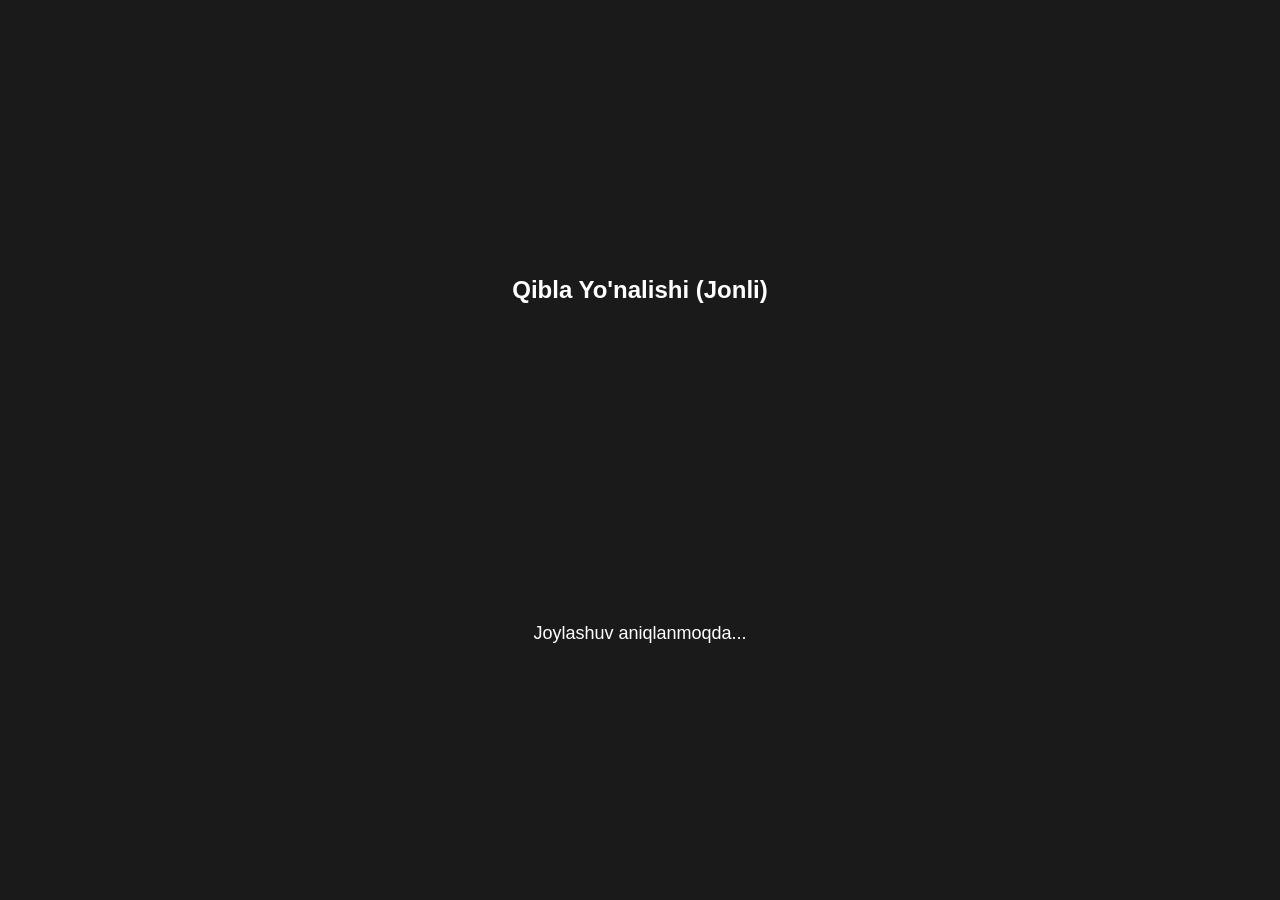
==== index.html @ 7738c8f5 "Create index.html" ====
<!DOCTYPE html>
<html lang="uz">
<head>
    <meta charset="UTF-8">
    <meta name="viewport" content="width=device-width, initial-scale=1.0">
    <title>Jonli Qibla Kompasi</title>
    <script src="https://telegram.org/js/telegram-web-app.js"></script>
    <style>
        body {
            margin: 0;
            background-color: #1a1a1a;
            color: white;
            font-family: sans-serif;
            display: flex;
            flex-direction: column;
            align-items: center;
            justify-content: center;
            height: 100vh;
            overflow: hidden;
        }
        .compass-container {
            position: relative;
            width: 280px;
            height: 280px;
        }
        .compass {
            width: 100%;
            height: 100%;
            background: url('https://i.imgur.com/vXof7Xm.png') no-repeat center; /* Компас расми */
            background-size: contain;
            transition: transform 0.1s ease-out;
        }
        .kaaba-needle {
            position: absolute;
            top: 0; left: 50%;
            width: 4px; height: 50%;
            background-color: #gold;
            transform-origin: bottom center;
            transform: translateX(-50%);
        }
        .status { margin-top: 20px; font-size: 18px; text-align: center; padding: 0 10px;}
    </style>
</head>
<body>

    <h2>Qibla Yo'nalishi (Jonli)</h2>
    <div class="compass-container">
        <div class="compass" id="compass"></div>
        <div class="kaaba-needle" id="needle"></div>
    </div>
    <div class="status" id="status">Joylashuv aniqlanmoqda...</div>

    <script>
        const tg = window.Telegram.WebApp;
        tg.ready();
        tg.expand(); // Экранни тўлиқ ёйиш

        const compass = document.getElementById('compass');
        const status = document.getElementById('status');

        // Телефон датчигидан маълумот олиш
        window.addEventListener('deviceorientationabsolute', handler, true);
        window.addEventListener('deviceorientation', handler, true);

        function handler(e) {
            let heading = e.alpha || e.webkitCompassHeading;
            if (heading !== undefined) {
                // Масалан, Ўзбекистон учун тахминий Қибла бурчаги 240°
                let qiblaAngle = 240; 
                
                // Компасни телефон айланишига қараб бурамиз
                compass.style.transform = `rotate(${-heading}deg)`;
                
                // Каъба кўрсаткичини тўғрилаймиз
                let finalNeedleAngle = qiblaAngle - heading;
                
                status.innerHTML = `Компас: ${Math.round(heading)}°<br>Қибла: ${qiblaAngle}°`;
            } else {
                status.innerText = "Илтимос, қурилма компасини созланг ёки бошқа браузердан киринг.";
            }
        }
    </script>
</body>
</html>
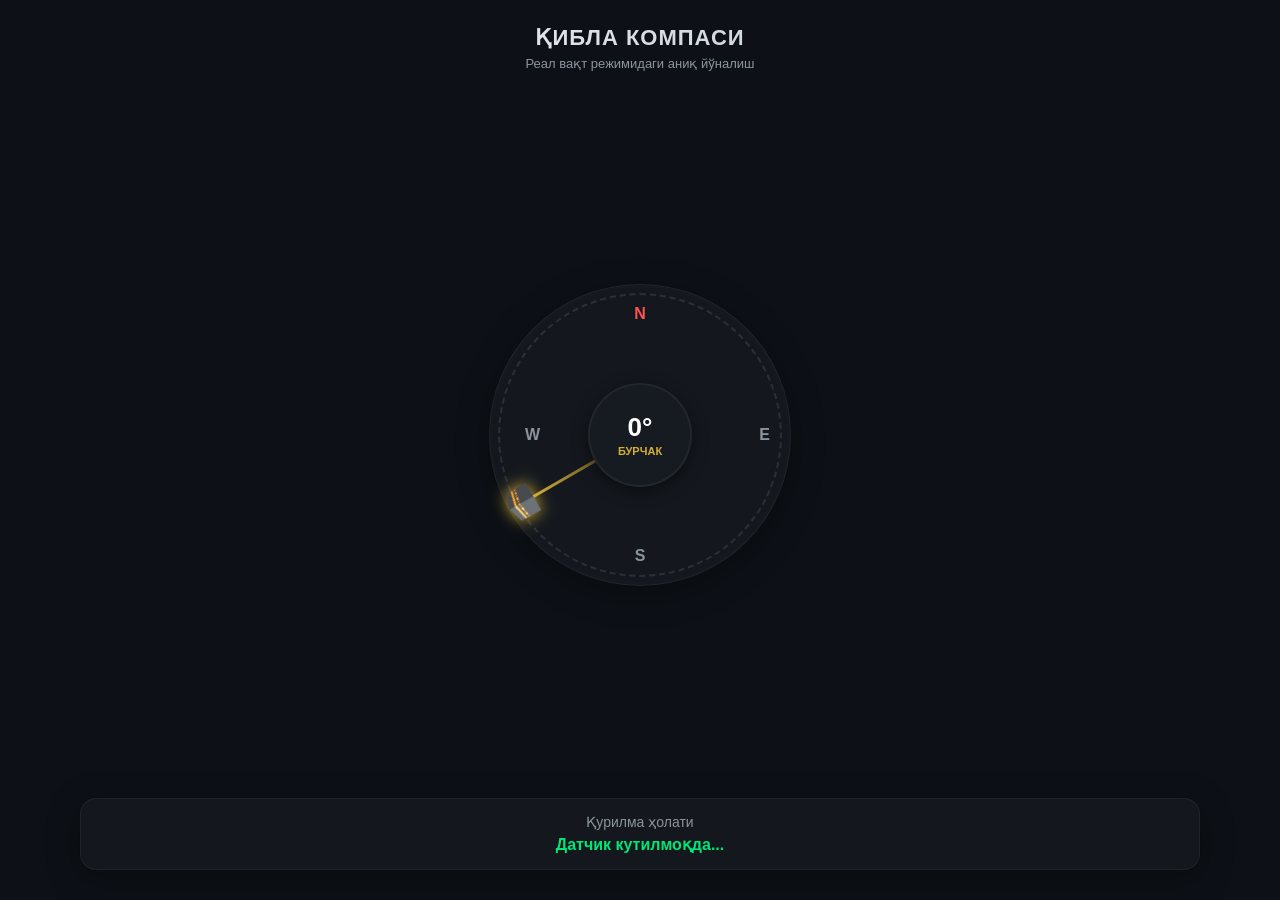
==== commit c591ffc0: "Update index.html" ====
--- a/index.html
+++ b/index.html
@@ -2,81 +2,287 @@
 <html lang="uz">
 <head>
     <meta charset="UTF-8">
-    <meta name="viewport" content="width=device-width, initial-scale=1.0">
-    <title>Jonli Qibla Kompasi</title>
+    <meta name="viewport" content="width=device-width, initial-scale=1.0, maximum-scale=1.0, user-scalable=no">
+    <title>Premium Qibla Compass</title>
+    <!-- Telegram WebApp JS -->
     <script src="https://telegram.org/js/telegram-web-app.js"></script>
     <style>
+        :root {
+            --bg-color: #0d1117;
+            --premium-gold: #d4af37;
+            --islamic-green: #00e676;
+            --glass-bg: rgba(255, 255, 255, 0.03);
+            --card-shadow: 0 8px 32px 0 rgba(0, 0, 0, 0.37);
+        }
+
         body {
             margin: 0;
-            background-color: #1a1a1a;
-            color: white;
-            font-family: sans-serif;
+            padding: 0;
+            background-color: var(--bg-color);
+            color: #ffffff;
+            font-family: '-apple-system', BlinkMacSystemFont, 'Segoe UI', Roboto, Helvetica, Arial, sans-serif;
+            display: flex;
+            flex-direction: column;
+            align-items: center;
+            justify-content: space-between;
+            height: 100vh;
+            box-sizing: border-box;
+            overflow: hidden;
+            -webkit-user-select: none;
+            user-select: none;
+        }
+
+        /* Юқори қисм */
+        .header {
+            text-align: center;
+            margin-top: 25px;
+            width: 100%;
+        }
+
+        .header h1 {
+            font-size: 22px;
+            font-weight: 700;
+            letter-spacing: 1px;
+            margin: 0 0 5px 0;
+            background: linear-gradient(135deg, #ffffff 0%, #b0bec5 100%);
+            -webkit-background-clip: text;
+            -webkit-text-fill-color: transparent;
+        }
+
+        .header p {
+            font-size: 13px;
+            color: #8b949e;
+            margin: 0;
+        }
+
+        /* Компас контейнери */
+        .compass-wrapper {
+            position: relative;
+            width: 300px;
+            height: 300px;
+            display: flex;
+            align-items: center;
+            justify-content: center;
+            background: var(--glass-bg);
+            border-radius: 50%;
+            box-shadow: var(--card-shadow), inset 0 0 20px rgba(255,255,255,0.02);
+            border: 1px solid rgba(255, 255, 255, 0.05);
+        }
+
+        /* Асосий айланувчи диск */
+        .compass-disc {
+            width: 280px;
+            height: 280px;
+            border-radius: 50%;
+            position: relative;
+            border: 2px dashed rgba(255, 255, 255, 0.1);
+            transition: transform 0.1s ease-out;
+        }
+
+        /* Дунё томонлари ҳарфлари (N, E, S, W) */
+        .direction {
+            position: absolute;
+            font-weight: 900;
+            font-size: 16px;
+            color: #8b949e;
+            transform: translateX(-50%);
+        }
+        .dir-n { top: 10px; left: 50%; color: #ff5252; }
+        .dir-e { top: 50%; right: 10px; transform: translateY(-50%); }
+        .dir-s { bottom: 10px; left: 50%; }
+        .dir-w { top: 50%; left: 25px; transform: translateY(-50%); }
+
+        /* Каъбанинг премиум стрелкаси */
+        .qibla-pointer {
+            position: absolute;
+            top: 0; left: 0; right: 0; bottom: 0;
+            pointer-events: none;
+        }
+
+        .kaaba-icon {
+            position: absolute;
+            top: -15px;
+            left: 50%;
+            transform: translateX(-50%);
+            font-size: 28px;
+            filter: drop-shadow(0 0 8px var(--premium-gold));
+            z-index: 10;
+        }
+
+        .gold-line {
+            position: absolute;
+            top: 15px;
+            left: 50%;
+            width: 3px;
+            height: 135px;
+            background: linear-gradient(to bottom, var(--premium-gold), transparent);
+            transform: translateX(-50%);
+        }
+
+        /* Марказий рақамли кўрсаткич */
+        .center-display {
+            position: absolute;
+            width: 100px;
+            height: 100px;
+            background: #161b22;
+            border-radius: 50%;
             display: flex;
             flex-direction: column;
             align-items: center;
             justify-content: center;
-            height: 100vh;
-            overflow: hidden;
-        }
-        .compass-container {
-            position: relative;
-            width: 280px;
-            height: 280px;
-        }
-        .compass {
-            width: 100%;
-            height: 100%;
-            background: url('https://i.imgur.com/vXof7Xm.png') no-repeat center; /* Компас расми */
-            background-size: contain;
-            transition: transform 0.1s ease-out;
-        }
-        .kaaba-needle {
-            position: absolute;
-            top: 0; left: 50%;
-            width: 4px; height: 50%;
-            background-color: #gold;
-            transform-origin: bottom center;
-            transform: translateX(-50%);
-        }
-        .status { margin-top: 20px; font-size: 18px; text-align: center; padding: 0 10px;}
+            box-shadow: 0 4px 15px rgba(0,0,0,0.5);
+            border: 2px solid rgba(255,255,255,0.05);
+            z-index: 5;
+        }
+
+        .degree-num {
+            font-size: 26px;
+            font-weight: 800;
+            color: #ffffff;
+        }
+
+        .degree-unit {
+            font-size: 11px;
+            color: var(--premium-gold);
+            font-weight: 600;
+            text-transform: uppercase;
+            margin-top: 2px;
+        }
+
+        /* Пастки статус қисми */
+        .footer-status {
+            width: 85%;
+            background: var(--glass-bg);
+            backdrop-filter: blur(10px);
+            border-radius: 16px;
+            padding: 15px;
+            margin-bottom: 30px;
+            text-align: center;
+            box-shadow: var(--card-shadow);
+            border: 1px solid rgba(255, 255, 255, 0.05);
+        }
+
+        .status-title {
+            font-size: 14px;
+            color: #8b949e;
+            margin-bottom: 5px;
+        }
+
+        .status-value {
+            font-size: 16px;
+            font-weight: 600;
+            color: var(--islamic-green);
+        }
+
+        .matched {
+            color: var(--islamic-green) !important;
+            animation: pulse 1.5s infinite;
+        }
+
+        @keyframes pulse {
+            0% { transform: scale(1); filter: drop-shadow(0 0 2px var(--islamic-green)); }
+            50% { transform: scale(1.05); filter: drop-shadow(0 0 10px var(--islamic-green)); }
+            100% { transform: scale(1); filter: drop-shadow(0 0 2px var(--islamic-green)); }
+        }
     </style>
 </head>
 <body>
 
-    <h2>Qibla Yo'nalishi (Jonli)</h2>
-    <div class="compass-container">
-        <div class="compass" id="compass"></div>
-        <div class="kaaba-needle" id="needle"></div>
+    <div class="header">
+        <h1>ҚИБЛА КОМПАСИ</h1>
+        <p>Реал вақт режимидаги аниқ йўналиш</p>
     </div>
-    <div class="status" id="status">Joylashuv aniqlanmoqda...</div>
+
+    <!-- Компас визуал қисми -->
+    <div class="compass-wrapper">
+        <div class="center-display">
+            <span class="degree-num" id="degText">0°</span>
+            <span class="degree-unit">Бурчак</span>
+        </div>
+        
+        <!-- Айланувчи асосий диск -->
+        <div class="compass-disc" id="compassDisc">
+            <div class="direction dir-n">N</div>
+            <div class="direction dir-e">E</div>
+            <div class="direction dir-s">S</div>
+            <div class="direction dir-w">W</div>
+            
+            <!-- Диск ичидаги Каъба кўрсаткичи -->
+            <!-- Ўзбекистон учун ўртача Қибла бурчаги 240° га созланган -->
+            <div class="qibla-pointer" style="transform: rotate(240deg);">
+                <div class="kaaba-icon" id="kaabaIcon">🕋</div>
+                <div class="gold-line"></div>
+            </div>
+        </div>
+    </div>
+
+    <!-- Пастки маълумотлар панели -->
+    <div class="footer-status">
+        <div class="status-title" id="statusTitle">Қурилма ҳолати</div>
+        <div class="status-value" id="statusDesc">Датчик кутилмоқда...</div>
+    </div>
 
     <script>
         const tg = window.Telegram.WebApp;
         tg.ready();
-        tg.expand(); // Экранни тўлиқ ёйиш
-
-        const compass = document.getElementById('compass');
-        const status = document.getElementById('status');
-
-        // Телефон датчигидан маълумот олиш
-        window.addEventListener('deviceorientationabsolute', handler, true);
-        window.addEventListener('deviceorientation', handler, true);
-
-        function handler(e) {
-            let heading = e.alpha || e.webkitCompassHeading;
-            if (heading !== undefined) {
-                // Масалан, Ўзбекистон учун тахминий Қибла бурчаги 240°
-                let qiblaAngle = 240; 
-                
-                // Компасни телефон айланишига қараб бурамиз
-                compass.style.transform = `rotate(${-heading}deg)`;
-                
-                // Каъба кўрсаткичини тўғрилаймиз
-                let finalNeedleAngle = qiblaAngle - heading;
-                
-                status.innerHTML = `Компас: ${Math.round(heading)}°<br>Қибла: ${qiblaAngle}°`;
+        tg.expand(); // Экранни максимал катталикда очиш
+
+        const compassDisc = document.getElementById('compassDisc');
+        const degText = document.getElementById('degText');
+        const statusDesc = document.getElementById('statusDesc');
+        const kaabaIcon = document.getElementById('kaabaIcon');
+
+        // Ўзбекистон учун стандарт Қибла йўналиши бурчаги (Шимолдан бошлаб)
+        const QIBLA_ANGLE = 240; 
+        let lastVibrated = 0;
+
+        // Датчикларни текшириш ва уланиш
+        if (window.DeviceOrientationEvent) {
+            window.addEventListener('deviceorientationabsolute', handleOrientation, true);
+            window.addEventListener('deviceorientation', handleOrientation, true);
+        } else {
+            statusDesc.style.color = '#ff5252';
+            statusDesc.innerText = "Қурилмада компас датчиги топилмади.";
+        }
+
+        function handleOrientation(event) {
+            // Android ва iOS учун градусни тўғри ушлаб олиш
+            let heading = event.alpha;
+            
+            if (event.webkitCompassHeading) {
+                heading = event.webkitCompassHeading; // iOS (iPhone) учун махсус
+            }
+
+            if (heading !== null && heading !== undefined) {
+                let roundedHeading = Math.round(heading);
+                degText.innerText = `${roundedHeading}°`;
+
+                // Дискни телефон бурилишига тескари йўналишда айлантирамиз
+                compassDisc.style.transform = `rotate(${-heading}deg)`;
+
+                // Каъба айнан тепага (тўғрига) келган ҳолатини ҳисоблаш
+                // Телефоннинг тепаси Қиблага қараганда (heading + 120) % 360 тахминан QIBLA_ANGLE га тенг бўлади
+                let difference = Math.abs(roundedHeading - QIBLA_ANGLE);
+
+                if (difference <= 3 || difference >= 357) {
+                    statusDesc.innerText = "🕋 Каъба тўғрида! (Намоз ўқиш мумкин)";
+                    statusDesc.style.color = "#00e676";
+                    kaabaIcon.classList.add('matched');
+                    
+                    // Тўғри келганда енгил титраш (Vibration/Haptic) - ҳар 1 сонияда бир марта
+                    let now = Date.now();
+                    if (now - lastVibrated > 1000) {
+                        if (navigator.vibrate) navigator.vibrate(80);
+                        if (tg.HapticFeedback) tg.HapticFeedback.impactOccurred('medium');
+                        lastVibrated = now;
+                    }
+                } else {
+                    statusDesc.innerText = `Қибла чап ёки ўнгда (Телефонни буринг)`;
+                    statusDesc.style.color = "#ffffff";
+                    kaabaIcon.classList.remove('matched');
+                }
             } else {
-                status.innerText = "Илтимос, қурилма компасини созланг ёки бошқа браузердан киринг.";
+                statusDesc.innerText = "Компас калибровка қилинмоқда...";
             }
         }
     </script>
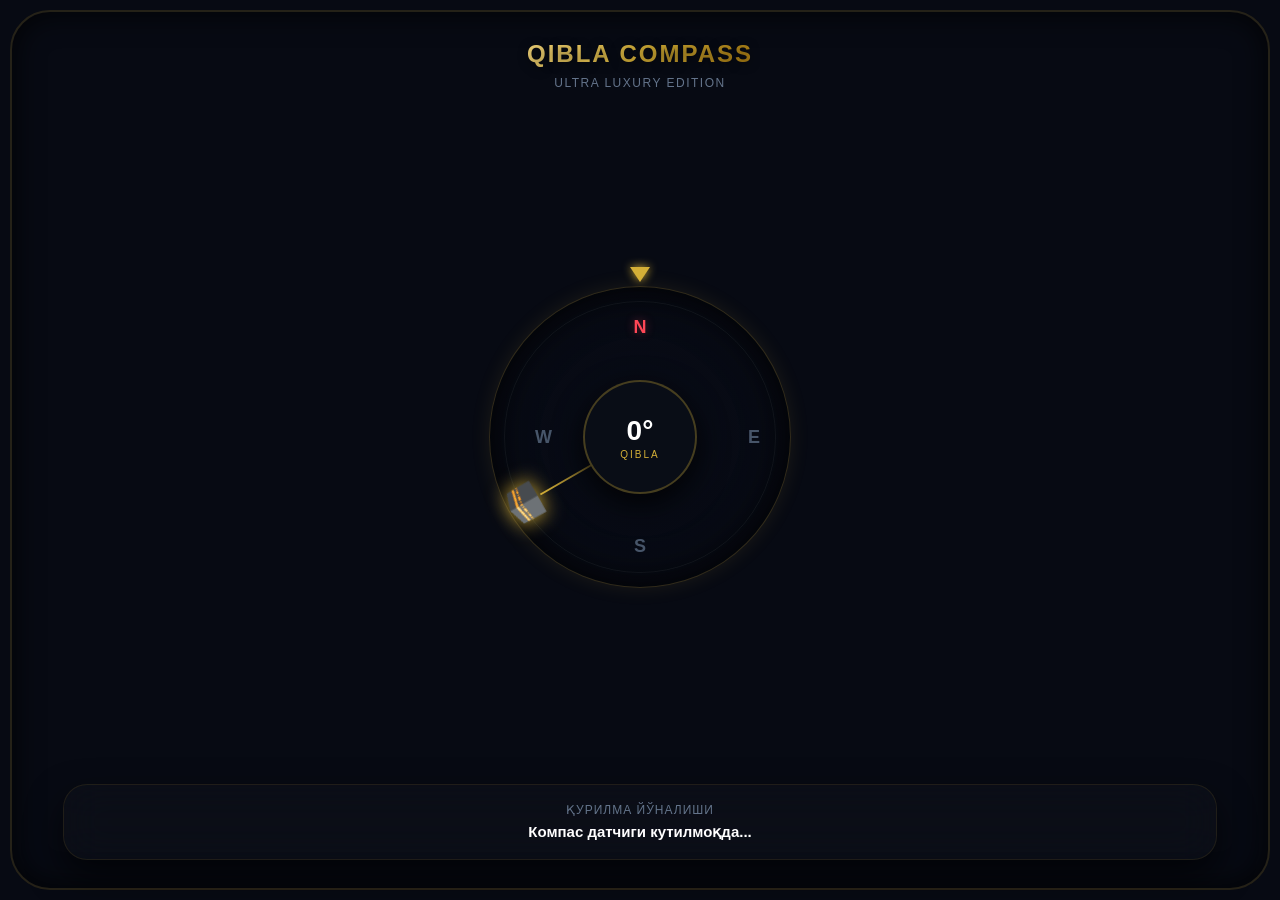
==== commit 73d3eeee: "Update index.html" ====
--- a/index.html
+++ b/index.html
@@ -2,25 +2,26 @@
 <html lang="uz">
 <head>
     <meta charset="UTF-8">
-    <meta name="viewport" content="width=device-width, initial-scale=1.0, maximum-scale=1.0, user-scalable=no">
-    <title>Premium Qibla Compass</title>
+    <meta name="viewport" content="width=device-width, initial-scale=1.0, maximum-scale=1.0, user-scalable=no, viewport-fit=cover">
+    <title>Ultra Premium Qibla Compass</title>
     <!-- Telegram WebApp JS -->
     <script src="https://telegram.org/js/telegram-web-app.js"></script>
     <style>
         :root {
-            --bg-color: #0d1117;
-            --premium-gold: #d4af37;
-            --islamic-green: #00e676;
-            --glass-bg: rgba(255, 255, 255, 0.03);
-            --card-shadow: 0 8px 32px 0 rgba(0, 0, 0, 0.37);
+            --bg-dark: #070a13;
+            --gold-metallic: linear-gradient(135deg, #ffe082 0%, #d4af37 50%, #aa7c11 100%);
+            --gold-solid: #d4af37;
+            --emerald-neon: #00f5d4;
+            --glass-panel: rgba(255, 255, 255, 0.02);
+            --border-glow: 0 0 20px rgba(212, 175, 55, 0.1);
         }
 
         body {
             margin: 0;
-            padding: 0;
-            background-color: var(--bg-color);
+            padding: env(safe-area-inset-top) 20px env(safe-area-inset-bottom) 20px;
+            background-color: var(--bg-dark);
             color: #ffffff;
-            font-family: '-apple-system', BlinkMacSystemFont, 'Segoe UI', Roboto, Helvetica, Arial, sans-serif;
+            font-family: -apple-system, BlinkMacSystemFont, "Segoe UI", Roboto, sans-serif;
             display: flex;
             flex-direction: column;
             align-items: center;
@@ -32,257 +33,321 @@
             user-select: none;
         }
 
-        /* Юқори қисм */
+        /* Телефон экранига мосланувчи премиум рамка */
+        .phone-frame {
+            position: absolute;
+            top: 10px; bottom: 10px; left: 10px; right: 10px;
+            border: 2px solid rgba(212, 175, 55, 0.15);
+            border-radius: 40px;
+            pointer-events: none;
+            z-index: 100;
+            box-shadow: inset 0 0 30px rgba(0,0,0,0.8);
+        }
+
+        /* Юқори ташқи кўриниш */
         .header {
             text-align: center;
-            margin-top: 25px;
-            width: 100%;
+            margin-top: 40px;
+            z-index: 10;
         }
 
         .header h1 {
-            font-size: 22px;
-            font-weight: 700;
-            letter-spacing: 1px;
-            margin: 0 0 5px 0;
-            background: linear-gradient(135deg, #ffffff 0%, #b0bec5 100%);
+            font-size: 24px;
+            font-weight: 800;
+            letter-spacing: 2px;
+            margin: 0 0 8px 0;
+            background: var(--gold-metallic);
             -webkit-background-clip: text;
             -webkit-text-fill-color: transparent;
+            text-shadow: 0 2px 10px rgba(0,0,0,0.5);
         }
 
         .header p {
-            font-size: 13px;
-            color: #8b949e;
+            font-size: 12px;
+            color: #64748b;
+            text-transform: uppercase;
+            letter-spacing: 1.5px;
             margin: 0;
         }
 
-        /* Компас контейнери */
-        .compass-wrapper {
+        /* Марказий компас блоки */
+        .compass-container {
             position: relative;
-            width: 300px;
-            height: 300px;
+            width: 320px;
+            height: 320px;
             display: flex;
             align-items: center;
             justify-content: center;
-            background: var(--glass-bg);
+        }
+
+        /* Тепа марказдаги асосий нишон кўрсаткичи */
+        .top-selector {
+            position: absolute;
+            top: -10px;
+            left: 50%;
+            transform: translateX(-50%);
+            width: 0; height: 0;
+            border-left: 10px solid transparent;
+            border-right: 10px solid transparent;
+            border-top: 15px solid var(--gold-solid);
+            z-index: 50;
+            filter: drop-shadow(0 0 5px var(--gold-solid));
+        }
+
+        /* Ташқи ҳашаматли ҳалқа */
+        .outer-ring {
+            width: 300px;
+            height: 300px;
             border-radius: 50%;
-            box-shadow: var(--card-shadow), inset 0 0 20px rgba(255,255,255,0.02);
-            border: 1px solid rgba(255, 255, 255, 0.05);
-        }
-
-        /* Асосий айланувчи диск */
+            border: 1px solid rgba(212, 175, 55, 0.2);
+            position: absolute;
+            box-shadow: var(--border-glow), inset 0 0 40px rgba(0,0,0,0.9);
+            background: radial-gradient(circle, rgba(13,18,35,0.2) 0%, rgba(7,10,19,1) 100%);
+        }
+
+        /* Айланувчи ички циферблат */
         .compass-disc {
-            width: 280px;
-            height: 280px;
+            width: 270px;
+            height: 270px;
             border-radius: 50%;
             position: relative;
-            border: 2px dashed rgba(255, 255, 255, 0.1);
-            transition: transform 0.1s ease-out;
-        }
-
-        /* Дунё томонлари ҳарфлари (N, E, S, W) */
+            will-change: transform;
+            border: 1px solid rgba(255, 255, 255, 0.05);
+        }
+
+        /* Соат чизиқчалари эффекти (Градуслар учун) */
+        .compass-disc::before {
+            content: '';
+            position: absolute;
+            top: 0; left: 0; right: 0; bottom: 0;
+            border-radius: 50%;
+            background: repeating-conic-gradient(from 0deg, rgba(255,255,255,0.1) 0deg 1deg, transparent 1deg 10deg);
+            -webkit-mask: radial-gradient(circle, transparent 92%, black 93%);
+            mask: radial-gradient(circle, transparent 92%, black 93%);
+        }
+
+        /* Дунё томонлари ҳарфлари */
         .direction {
             position: absolute;
-            font-weight: 900;
-            font-size: 16px;
-            color: #8b949e;
+            font-weight: 800;
+            font-size: 18px;
+            color: #475569;
             transform: translateX(-50%);
         }
-        .dir-n { top: 10px; left: 50%; color: #ff5252; }
-        .dir-e { top: 50%; right: 10px; transform: translateY(-50%); }
-        .dir-s { bottom: 10px; left: 50%; }
-        .dir-w { top: 50%; left: 25px; transform: translateY(-50%); }
-
-        /* Каъбанинг премиум стрелкаси */
+        .dir-n { top: 15px; left: 50%; color: #ff4757; text-shadow: 0 0 10px rgba(255,71,87,0.4); }
+        .dir-e { top: 50%; right: 15px; transform: translateY(-50%); }
+        .dir-s { bottom: 15px; left: 50%; }
+        .dir-w { top: 50%; left: 30px; transform: translateY(-50%); }
+
+        /* Қибла Олтин Мили */
         .qibla-pointer {
             position: absolute;
             top: 0; left: 0; right: 0; bottom: 0;
-            pointer-events: none;
-        }
-
-        .kaaba-icon {
-            position: absolute;
-            top: -15px;
-            left: 50%;
+        }
+
+        .kaaba-box {
+            position: absolute;
+            top: -20px; left: 50%;
             transform: translateX(-50%);
-            font-size: 28px;
-            filter: drop-shadow(0 0 8px var(--premium-gold));
-            z-index: 10;
-        }
-
-        .gold-line {
-            position: absolute;
-            top: 15px;
-            left: 50%;
-            width: 3px;
-            height: 135px;
-            background: linear-gradient(to bottom, var(--premium-gold), transparent);
+            font-size: 32px;
+            filter: drop-shadow(0 0 10px var(--gold-solid));
+            z-index: 40;
+        }
+
+        .luxury-line {
+            position: absolute;
+            top: 20px; left: 50%;
+            width: 2px; height: 115px;
+            background: linear-gradient(to bottom, var(--gold-solid), transparent);
             transform: translateX(-50%);
         }
 
-        /* Марказий рақамли кўрсаткич */
-        .center-display {
-            position: absolute;
-            width: 100px;
-            height: 100px;
-            background: #161b22;
+        /* Ички Рақамли Монитор */
+        .digital-core {
+            position: absolute;
+            width: 110px;
+            height: 110px;
+            background: #090d16;
             border-radius: 50%;
             display: flex;
             flex-direction: column;
             align-items: center;
             justify-content: center;
-            box-shadow: 0 4px 15px rgba(0,0,0,0.5);
-            border: 2px solid rgba(255,255,255,0.05);
-            z-index: 5;
-        }
-
-        .degree-num {
-            font-size: 26px;
-            font-weight: 800;
+            border: 2px solid rgba(212, 175, 55, 0.3);
+            box-shadow: 0 10px 30px rgba(0,0,0,0.8);
+            z-index: 60;
+        }
+
+        .dig-num {
+            font-size: 28px;
+            font-weight: 900;
             color: #ffffff;
-        }
-
-        .degree-unit {
-            font-size: 11px;
-            color: var(--premium-gold);
-            font-weight: 600;
+            font-variant-numeric: tabular-nums;
+        }
+
+        .dig-lbl {
+            font-size: 10px;
+            color: var(--gold-solid);
+            letter-spacing: 2px;
             text-transform: uppercase;
             margin-top: 2px;
         }
 
-        /* Пастки статус қисми */
-        .footer-status {
-            width: 85%;
-            background: var(--glass-bg);
-            backdrop-filter: blur(10px);
-            border-radius: 16px;
-            padding: 15px;
-            margin-bottom: 30px;
+        /* Пастки маълумотлар панели */
+        .status-panel {
+            width: 90%;
+            background: var(--glass-panel);
+            border: 1px solid rgba(212, 175, 55, 0.1);
+            backdrop-filter: blur(20px);
+            border-radius: 24px;
+            padding: 18px;
+            margin-bottom: 40px;
             text-align: center;
-            box-shadow: var(--card-shadow);
-            border: 1px solid rgba(255, 255, 255, 0.05);
-        }
-
-        .status-title {
-            font-size: 14px;
-            color: #8b949e;
-            margin-bottom: 5px;
-        }
-
-        .status-value {
-            font-size: 16px;
-            font-weight: 600;
-            color: var(--islamic-green);
-        }
-
-        .matched {
-            color: var(--islamic-green) !important;
-            animation: pulse 1.5s infinite;
-        }
-
-        @keyframes pulse {
-            0% { transform: scale(1); filter: drop-shadow(0 0 2px var(--islamic-green)); }
-            50% { transform: scale(1.05); filter: drop-shadow(0 0 10px var(--islamic-green)); }
-            100% { transform: scale(1); filter: drop-shadow(0 0 2px var(--islamic-green)); }
+            box-shadow: 0 15px 35px rgba(0,0,0,0.6);
+            z-index: 10;
+        }
+
+        .panel-title {
+            font-size: 12px;
+            color: #64748b;
+            text-transform: uppercase;
+            letter-spacing: 1px;
+            margin-bottom: 6px;
+        }
+
+        .panel-value {
+            font-size: 15px;
+            font-weight: 700;
+            color: #ffffff;
+            transition: color 0.3s ease;
+        }
+
+        /* Тўғри келгандаги премиум эффект */
+        .perfect-match {
+            color: var(--emerald-neon) !important;
+            animation: goldGlow 1.5s infinite ease-in-out;
+        }
+
+        @keyframes goldGlow {
+            0% { filter: drop-shadow(0 0 5px var(--emerald-neon)); }
+            50% { filter: drop-shadow(0 0 20px var(--emerald-neon)); }
+            100% { filter: drop-shadow(0 0 5px var(--emerald-neon)); }
         }
     </style>
 </head>
 <body>
 
+    <!-- Экран чек рамкаси -->
+    <div class="phone-frame"></div>
+
     <div class="header">
-        <h1>ҚИБЛА КОМПАСИ</h1>
-        <p>Реал вақт режимидаги аниқ йўналиш</p>
+        <h1>QIBLA COMPASS</h1>
+        <p>Ultra Luxury Edition</p>
     </div>
 
-    <!-- Компас визуал қисми -->
-    <div class="compass-wrapper">
-        <div class="center-display">
-            <span class="degree-num" id="degText">0°</span>
-            <span class="degree-unit">Бурчак</span>
+    <!-- Компас Блоки -->
+    <div class="compass-container">
+        <div class="top-selector"></div>
+        <div class="outer-ring"></div>
+        
+        <div class="digital-core">
+            <span class="dig-num" id="liveDegree">0°</span>
+            <span class="dig-lbl">Qibla</span>
         </div>
         
-        <!-- Айланувчи асосий диск -->
-        <div class="compass-disc" id="compassDisc">
+        <!-- Айланувчи Диск -->
+        <div class="compass-disc" id="mainDisc">
             <div class="direction dir-n">N</div>
             <div class="direction dir-e">E</div>
             <div class="direction dir-s">S</div>
             <div class="direction dir-w">W</div>
             
-            <!-- Диск ичидаги Каъба кўрсаткичи -->
-            <!-- Ўзбекистон учун ўртача Қибла бурчаги 240° га созланган -->
+            <!-- Диск ичидаги Каъба кўрсаткичи (Ўзбекистон учун 240 градусга бурчилган) -->
             <div class="qibla-pointer" style="transform: rotate(240deg);">
-                <div class="kaaba-icon" id="kaabaIcon">🕋</div>
-                <div class="gold-line"></div>
+                <div class="kaaba-box" id="kaabaBox">🕋</div>
+                <div class="luxury-line"></div>
             </div>
         </div>
     </div>
 
-    <!-- Пастки маълумотлар панели -->
-    <div class="footer-status">
-        <div class="status-title" id="statusTitle">Қурилма ҳолати</div>
-        <div class="status-value" id="statusDesc">Датчик кутилмоқда...</div>
+    <!-- Пастки статус панел -->
+    <div class="status-panel">
+        <div class="panel-title">Қурилма йўналиши</div>
+        <div class="panel-value" id="statusText">Компас датчиги кутилмоқда...</div>
     </div>
 
     <script>
         const tg = window.Telegram.WebApp;
         tg.ready();
-        tg.expand(); // Экранни максимал катталикда очиш
-
-        const compassDisc = document.getElementById('compassDisc');
-        const degText = document.getElementById('degText');
-        const statusDesc = document.getElementById('statusDesc');
-        const kaabaIcon = document.getElementById('kaabaIcon');
-
-        // Ўзбекистон учун стандарт Қибла йўналиши бурчаги (Шимолдан бошлаб)
-        const QIBLA_ANGLE = 240; 
-        let lastVibrated = 0;
-
-        // Датчикларни текшириш ва уланиш
+        tg.expand();
+
+        const mainDisc = document.getElementById('mainDisc');
+        const liveDegree = document.getElementById('liveDegree');
+        const statusText = document.getElementById('statusText');
+        const kaabaBox = document.getElementById('kaabaBox');
+
+        const TARGET_QIBLA = 240; // Ўзбекистон учун Қибла градуси
+        
+        // Сезгирликни камайтириш учун Лоу-пасс Фильтр ўзгарувчилари
+        let currentHeading = 0;
+        const kFilteringFactor = 0.15; // Рақам қанча кичик бўлса, ҳаракат шунчалик оҳиста ва силлиқ бўлади (қалтирамайди)
+        let lastVibeTime = 0;
+
         if (window.DeviceOrientationEvent) {
-            window.addEventListener('deviceorientationabsolute', handleOrientation, true);
-            window.addEventListener('deviceorientation', handleOrientation, true);
+            window.addEventListener('deviceorientationabsolute', onOrientationChange, true);
+            window.addEventListener('deviceorientation', onOrientationChange, true);
         } else {
-            statusDesc.style.color = '#ff5252';
-            statusDesc.innerText = "Қурилмада компас датчиги топилмади.";
-        }
-
-        function handleOrientation(event) {
-            // Android ва iOS учун градусни тўғри ушлаб олиш
-            let heading = event.alpha;
-            
+            statusText.innerText = "Датчик топилмади.";
+            statusText.style.color = "#ff4757";
+        }
+
+        function onOrientationChange(event) {
+            let rawHeading = event.alpha;
             if (event.webkitCompassHeading) {
-                heading = event.webkitCompassHeading; // iOS (iPhone) учун махсус
+                rawHeading = event.webkitCompassHeading; // iOS учун
             }
 
-            if (heading !== null && heading !== undefined) {
-                let roundedHeading = Math.round(heading);
-                degText.innerText = `${roundedHeading}°`;
-
-                // Дискни телефон бурилишига тескари йўналишда айлантирамиз
-                compassDisc.style.transform = `rotate(${-heading}deg)`;
-
-                // Каъба айнан тепага (тўғрига) келган ҳолатини ҳисоблаш
-                // Телефоннинг тепаси Қиблага қараганда (heading + 120) % 360 тахминан QIBLA_ANGLE га тенг бўлади
-                let difference = Math.abs(roundedHeading - QIBLA_ANGLE);
-
-                if (difference <= 3 || difference >= 357) {
-                    statusDesc.innerText = "🕋 Каъба тўғрида! (Намоз ўқиш мумкин)";
-                    statusDesc.style.color = "#00e676";
-                    kaabaIcon.classList.add('matched');
+            if (rawHeading !== null && rawHeading !== undefined) {
+                // Математик силлиқлаш (Low-pass filter)
+                // Агар бурчак 0 дан 360 га ўтаётганда кескин сакраш бўлса, фильтрни тўғрилаймиз
+                if (Math.abs(rawHeading - currentHeading) > 180) {
+                    if (rawHeading > currentHeading) currentHeading += 360;
+                    else currentHeading -= 360;
+                }
+
+                currentHeading = currentHeading + kFilteringFactor * (rawHeading - currentHeading);
+                
+                // Градусни чиройли нормаллаштириш (0-360 оралиғида)
+                let finalHeading = (currentHeading + 360) % 360;
+                let displayHeading = Math.round(finalHeading);
+
+                // Рақамни экранга чиқариш
+                liveDegree.innerText = `${displayHeading}°`;
+
+                // Дискни силлиқ буриш
+                mainDisc.style.transform = `rotate(${-finalHeading}deg)`;
+
+                // Каъба тепа нишонга келганлигини текшириш
+                let diff = Math.abs(displayHeading - TARGET_QIBLA);
+
+                if (diff <= 3 || diff >= 357) {
+                    statusText.innerText = "🕋 КАЪБА ТЎҒРИДА! НАМОЗ ВАҚТИ";
+                    statusText.classList.add('perfect-match');
+                    kaabaBox.classList.add('perfect-match');
                     
-                    // Тўғри келганда енгил титраш (Vibration/Haptic) - ҳар 1 сонияда бир марта
+                    // Тўғри келганда енгил ва сифатли Haptic бериш
                     let now = Date.now();
-                    if (now - lastVibrated > 1000) {
-                        if (navigator.vibrate) navigator.vibrate(80);
-                        if (tg.HapticFeedback) tg.HapticFeedback.impactOccurred('medium');
-                        lastVibrated = now;
+                    if (now - lastVibeTime > 1200) {
+                        if (navigator.vibrate) navigator.vibrate(60);
+                        if (tg.HapticFeedback) tg.HapticFeedback.impactOccurred('heavy');
+                        lastVibeTime = now;
                     }
                 } else {
-                    statusDesc.innerText = `Қибла чап ёки ўнгда (Телефонни буринг)`;
-                    statusDesc.style.color = "#ffffff";
-                    kaabaIcon.classList.remove('matched');
+                    statusText.innerText = "Қиблани топиш учун телефонни буринг";
+                    statusText.classList.remove('perfect-match');
+                    statusText.style.color = "#ffffff";
+                    kaabaBox.classList.remove('perfect-match');
                 }
-            } else {
-                statusDesc.innerText = "Компас калибровка қилинмоқда...";
             }
         }
     </script>
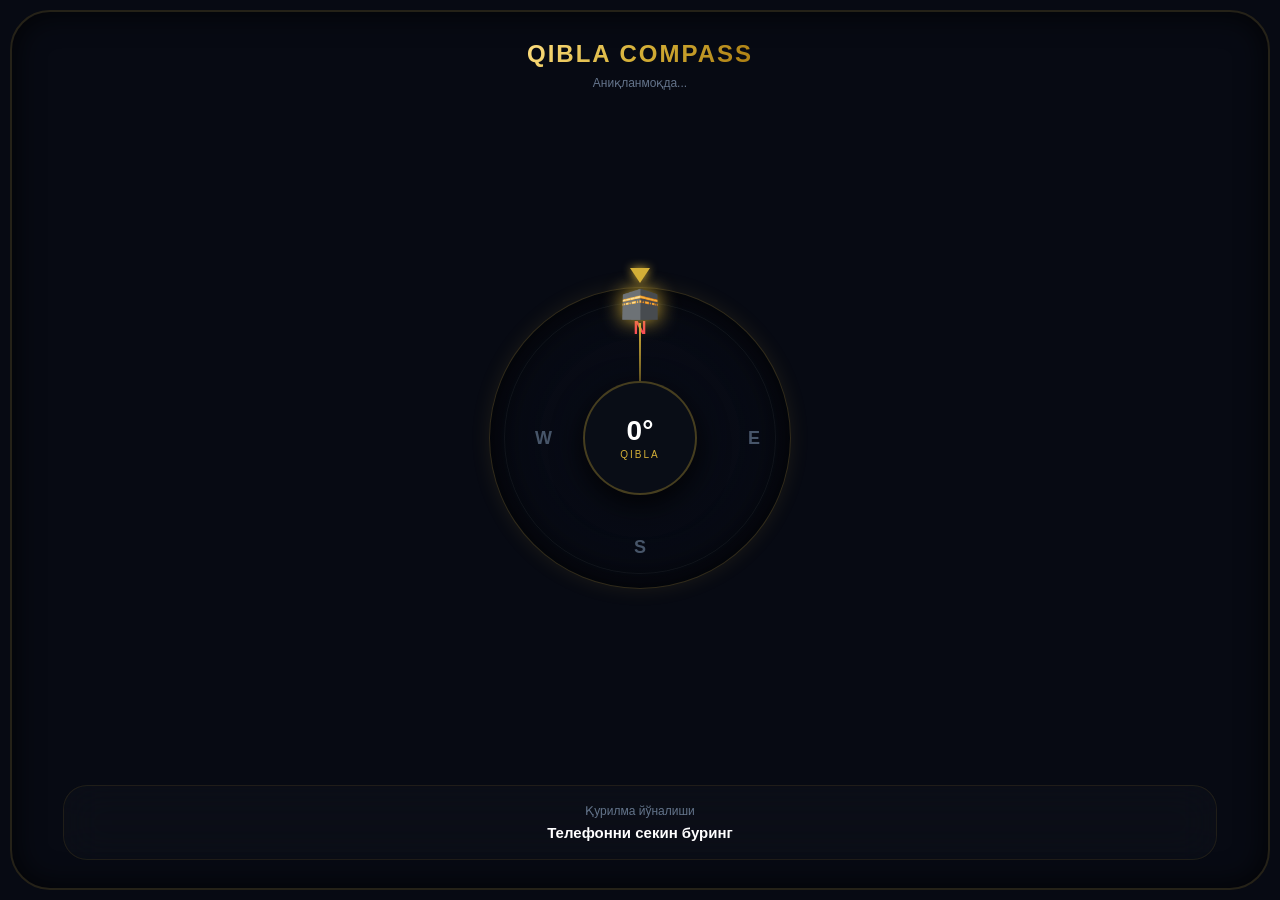
==== commit 9a7dfb9e: "Update index.html" ====
--- a/index.html
+++ b/index.html
@@ -3,8 +3,7 @@
 <head>
     <meta charset="UTF-8">
     <meta name="viewport" content="width=device-width, initial-scale=1.0, maximum-scale=1.0, user-scalable=no, viewport-fit=cover">
-    <title>Ultra Premium Qibla Compass</title>
-    <!-- Telegram WebApp JS -->
+    <title>Dynamic Qibla Compass</title>
     <script src="https://telegram.org/js/telegram-web-app.js"></script>
     <style>
         :root {
@@ -15,237 +14,73 @@
             --glass-panel: rgba(255, 255, 255, 0.02);
             --border-glow: 0 0 20px rgba(212, 175, 55, 0.1);
         }
-
         body {
-            margin: 0;
-            padding: env(safe-area-inset-top) 20px env(safe-area-inset-bottom) 20px;
-            background-color: var(--bg-dark);
-            color: #ffffff;
+            margin: 0; padding: env(safe-area-inset-top) 20px env(safe-area-inset-bottom) 20px;
+            background-color: var(--bg-dark); color: #ffffff;
             font-family: -apple-system, BlinkMacSystemFont, "Segoe UI", Roboto, sans-serif;
-            display: flex;
-            flex-direction: column;
-            align-items: center;
-            justify-content: space-between;
-            height: 100vh;
-            box-sizing: border-box;
-            overflow: hidden;
-            -webkit-user-select: none;
-            user-select: none;
+            display: flex; flex-direction: column; align-items: center; justify-content: space-between;
+            height: 100vh; box-sizing: border-box; overflow: hidden; user-select: none;
         }
-
-        /* Телефон экранига мосланувчи премиум рамка */
         .phone-frame {
-            position: absolute;
-            top: 10px; bottom: 10px; left: 10px; right: 10px;
-            border: 2px solid rgba(212, 175, 55, 0.15);
-            border-radius: 40px;
-            pointer-events: none;
-            z-index: 100;
-            box-shadow: inset 0 0 30px rgba(0,0,0,0.8);
+            position: absolute; top: 10px; bottom: 10px; left: 10px; right: 10px;
+            border: 2px solid rgba(212, 175, 55, 0.15); border-radius: 40px;
+            pointer-events: none; z-index: 100; box-shadow: inset 0 0 30px rgba(0,0,0,0.8);
         }
-
-        /* Юқори ташқи кўриниш */
-        .header {
-            text-align: center;
-            margin-top: 40px;
-            z-index: 10;
+        .header { text-align: center; margin-top: 40px; z-index: 10; }
+        .header h1 {
+            font-size: 24px; font-weight: 800; letter-spacing: 2px; margin: 0 0 8px 0;
+            background: var(--gold-metallic); -webkit-background-clip: text; -webkit-text-fill-color: transparent;
         }
-
-        .header h1 {
-            font-size: 24px;
-            font-weight: 800;
-            letter-spacing: 2px;
-            margin: 0 0 8px 0;
-            background: var(--gold-metallic);
-            -webkit-background-clip: text;
-            -webkit-text-fill-color: transparent;
-            text-shadow: 0 2px 10px rgba(0,0,0,0.5);
+        .header p { font-size: 12px; color: #64748b; margin: 0; }
+        .compass-container { position: relative; width: 320px; height: 320px; display: flex; align-items: center; justify-content: center; }
+        .top-selector {
+            position: absolute; top: -10px; left: 50%; transform: translateX(-50%);
+            width: 0; height: 0; border-left: 10px solid transparent; border-right: 10px solid transparent; border-top: 15px solid var(--gold-solid);
+            z-index: 50; filter: drop-shadow(0 0 5px var(--gold-solid));
         }
-
-        .header p {
-            font-size: 12px;
-            color: #64748b;
-            text-transform: uppercase;
-            letter-spacing: 1.5px;
-            margin: 0;
-        }
-
-        /* Марказий компас блоки */
-        .compass-container {
-            position: relative;
-            width: 320px;
-            height: 320px;
-            display: flex;
-            align-items: center;
-            justify-content: center;
-        }
-
-        /* Тепа марказдаги асосий нишон кўрсаткичи */
-        .top-selector {
-            position: absolute;
-            top: -10px;
-            left: 50%;
-            transform: translateX(-50%);
-            width: 0; height: 0;
-            border-left: 10px solid transparent;
-            border-right: 10px solid transparent;
-            border-top: 15px solid var(--gold-solid);
-            z-index: 50;
-            filter: drop-shadow(0 0 5px var(--gold-solid));
-        }
-
-        /* Ташқи ҳашаматли ҳалқа */
         .outer-ring {
-            width: 300px;
-            height: 300px;
-            border-radius: 50%;
-            border: 1px solid rgba(212, 175, 55, 0.2);
-            position: absolute;
+            width: 300px; height: 300px; border-radius: 50%; border: 1px solid rgba(212, 175, 55, 0.2); position: absolute;
             box-shadow: var(--border-glow), inset 0 0 40px rgba(0,0,0,0.9);
             background: radial-gradient(circle, rgba(13,18,35,0.2) 0%, rgba(7,10,19,1) 100%);
         }
-
-        /* Айланувчи ички циферблат */
-        .compass-disc {
-            width: 270px;
-            height: 270px;
-            border-radius: 50%;
-            position: relative;
-            will-change: transform;
-            border: 1px solid rgba(255, 255, 255, 0.05);
+        .compass-disc { width: 270px; height: 270px; border-radius: 50%; position: relative; will-change: transform; border: 1px solid rgba(255, 255, 255, 0.05); }
+        .compass-disc::before {
+            content: ''; position: absolute; top: 0; left: 0; right: 0; bottom: 0; border-radius: 50%;
+            background: repeating-conic-gradient(from 0deg, rgba(255,255,255,0.1) 0deg 1deg, transparent 1deg 10deg);
+            -webkit-mask: radial-gradient(circle, transparent 92%, black 93%); mask: radial-gradient(circle, transparent 92%, black 93%);
         }
-
-        /* Соат чизиқчалари эффекти (Градуслар учун) */
-        .compass-disc::before {
-            content: '';
-            position: absolute;
-            top: 0; left: 0; right: 0; bottom: 0;
-            border-radius: 50%;
-            background: repeating-conic-gradient(from 0deg, rgba(255,255,255,0.1) 0deg 1deg, transparent 1deg 10deg);
-            -webkit-mask: radial-gradient(circle, transparent 92%, black 93%);
-            mask: radial-gradient(circle, transparent 92%, black 93%);
+        .direction { position: absolute; font-weight: 800; font-size: 18px; color: #475569; transform: translateX(-50%); }
+        .dir-n { top: 15px; left: 50%; color: #ff4757; } .dir-e { top: 50%; right: 15px; transform: translateY(-50%); }
+        .dir-s { bottom: 15px; left: 50%; } .dir-w { top: 50%; left: 30px; transform: translateY(-50%); }
+        .qibla-pointer { position: absolute; top: 0; left: 0; right: 0; bottom: 0; transition: transform 0.5s ease; }
+        .kaaba-box { position: absolute; top: -20px; left: 50%; transform: translateX(-50%); font-size: 32px; filter: drop-shadow(0 0 10px var(--gold-solid)); z-index: 40; }
+        .luxury-line { position: absolute; top: 20px; left: 50%; width: 2px; height: 115px; background: linear-gradient(to bottom, var(--gold-solid), transparent); transform: translateX(-50%); }
+        .digital-core {
+            position: absolute; width: 110px; height: 110px; background: #090d16; border-radius: 50%; display: flex; flex-direction: column; align-items: center; justify-content: center;
+            border: 2px solid rgba(212, 175, 55, 0.3); box-shadow: 0 10px 30px rgba(0,0,0,0.8); z-index: 60;
         }
-
-        /* Дунё томонлари ҳарфлари */
-        .direction {
-            position: absolute;
-            font-weight: 800;
-            font-size: 18px;
-            color: #475569;
-            transform: translateX(-50%);
+        .dig-num { font-size: 28px; font-weight: 900; color: #ffffff; }
+        .dig-lbl { font-size: 10px; color: var(--gold-solid); letter-spacing: 2px; text-transform: uppercase; margin-top: 2px; }
+        .status-panel {
+            width: 90%; background: var(--glass-panel); border: 1px solid rgba(212, 175, 55, 0.1); backdrop-filter: blur(20px);
+            border-radius: 24px; padding: 18px; margin-bottom: 40px; text-align: center; z-index: 10;
         }
-        .dir-n { top: 15px; left: 50%; color: #ff4757; text-shadow: 0 0 10px rgba(255,71,87,0.4); }
-        .dir-e { top: 50%; right: 15px; transform: translateY(-50%); }
-        .dir-s { bottom: 15px; left: 50%; }
-        .dir-w { top: 50%; left: 30px; transform: translateY(-50%); }
-
-        /* Қибла Олтин Мили */
-        .qibla-pointer {
-            position: absolute;
-            top: 0; left: 0; right: 0; bottom: 0;
-        }
-
-        .kaaba-box {
-            position: absolute;
-            top: -20px; left: 50%;
-            transform: translateX(-50%);
-            font-size: 32px;
-            filter: drop-shadow(0 0 10px var(--gold-solid));
-            z-index: 40;
-        }
-
-        .luxury-line {
-            position: absolute;
-            top: 20px; left: 50%;
-            width: 2px; height: 115px;
-            background: linear-gradient(to bottom, var(--gold-solid), transparent);
-            transform: translateX(-50%);
-        }
-
-        /* Ички Рақамли Монитор */
-        .digital-core {
-            position: absolute;
-            width: 110px;
-            height: 110px;
-            background: #090d16;
-            border-radius: 50%;
-            display: flex;
-            flex-direction: column;
-            align-items: center;
-            justify-content: center;
-            border: 2px solid rgba(212, 175, 55, 0.3);
-            box-shadow: 0 10px 30px rgba(0,0,0,0.8);
-            z-index: 60;
-        }
-
-        .dig-num {
-            font-size: 28px;
-            font-weight: 900;
-            color: #ffffff;
-            font-variant-numeric: tabular-nums;
-        }
-
-        .dig-lbl {
-            font-size: 10px;
-            color: var(--gold-solid);
-            letter-spacing: 2px;
-            text-transform: uppercase;
-            margin-top: 2px;
-        }
-
-        /* Пастки маълумотлар панели */
-        .status-panel {
-            width: 90%;
-            background: var(--glass-panel);
-            border: 1px solid rgba(212, 175, 55, 0.1);
-            backdrop-filter: blur(20px);
-            border-radius: 24px;
-            padding: 18px;
-            margin-bottom: 40px;
-            text-align: center;
-            box-shadow: 0 15px 35px rgba(0,0,0,0.6);
-            z-index: 10;
-        }
-
-        .panel-title {
-            font-size: 12px;
-            color: #64748b;
-            text-transform: uppercase;
-            letter-spacing: 1px;
-            margin-bottom: 6px;
-        }
-
-        .panel-value {
-            font-size: 15px;
-            font-weight: 700;
-            color: #ffffff;
-            transition: color 0.3s ease;
-        }
-
-        /* Тўғри келгандаги премиум эффект */
-        .perfect-match {
-            color: var(--emerald-neon) !important;
-            animation: goldGlow 1.5s infinite ease-in-out;
-        }
-
-        @keyframes goldGlow {
-            0% { filter: drop-shadow(0 0 5px var(--emerald-neon)); }
-            50% { filter: drop-shadow(0 0 20px var(--emerald-neon)); }
-            100% { filter: drop-shadow(0 0 5px var(--emerald-neon)); }
-        }
+        .panel-title { font-size: 12px; color: #64748b; margin-bottom: 6px; }
+        .panel-value { font-size: 15px; font-weight: 700; color: #ffffff; transition: all 0.3s ease; }
+        .perfect-match { color: var(--emerald-neon) !important; animation: goldGlow 1.5s infinite ease-in-out; }
+        @keyframes goldGlow { 0% { filter: drop-shadow(0 0 5px var(--emerald-neon)); } 50% { filter: drop-shadow(0 0 20px var(--emerald-neon)); } 100% { filter: drop-shadow(0 0 5px var(--emerald-neon)); } }
     </style>
 </head>
 <body>
-
-    <!-- Экран чек рамкаси -->
     <div class="phone-frame"></div>
+    
+    <audio id="successAudio" src="https://assets.mixkit.co/active_storage/sfx/2869/2869-preview.mp3" preload="auto"></audio>
 
     <div class="header">
         <h1>QIBLA COMPASS</h1>
-        <p>Ultra Luxury Edition</p>
+        <p id="locationText">Аниқланмоқда...</p>
     </div>
 
-    <!-- Компас Блоки -->
     <div class="compass-container">
         <div class="top-selector"></div>
         <div class="outer-ring"></div>
@@ -255,25 +90,22 @@
             <span class="dig-lbl">Qibla</span>
         </div>
         
-        <!-- Айланувчи Диск -->
         <div class="compass-disc" id="mainDisc">
             <div class="direction dir-n">N</div>
             <div class="direction dir-e">E</div>
             <div class="direction dir-s">S</div>
             <div class="direction dir-w">W</div>
             
-            <!-- Диск ичидаги Каъба кўрсаткичи (Ўзбекистон учун 240 градусга бурчилган) -->
-            <div class="qibla-pointer" style="transform: rotate(240deg);">
+            <div class="qibla-pointer" id="qiblaPointer" style="transform: rotate(0deg);">
                 <div class="kaaba-box" id="kaabaBox">🕋</div>
                 <div class="luxury-line"></div>
             </div>
         </div>
     </div>
 
-    <!-- Пастки статус панел -->
     <div class="status-panel">
         <div class="panel-title">Қурилма йўналиши</div>
-        <div class="panel-value" id="statusText">Компас датчиги кутилмоқда...</div>
+        <div class="panel-value" id="statusText">Телефонни секин буринг</div>
     </div>
 
     <script>
@@ -285,64 +117,72 @@
         const liveDegree = document.getElementById('liveDegree');
         const statusText = document.getElementById('statusText');
         const kaabaBox = document.getElementById('kaabaBox');
+        const qiblaPointer = document.getElementById('qiblaPointer');
+        const locationText = document.getElementById('locationText');
+        const successAudio = document.getElementById('successAudio');
 
-        const TARGET_QIBLA = 240; // Ўзбекистон учун Қибла градуси
+        // URL'дан бот юборган динамик градусни олиш
+        const urlParams = new URLSearchParams(window.location.search);
+        let TARGET_QIBLA = 240; // Default
         
-        // Сезгирликни камайтириш учун Лоу-пасс Фильтр ўзгарувчилари
+        if (urlParams.has('qibla')) {
+            TARGET_QIBLA = parseFloat(urlParams.get('qibla'));
+            locationText.innerText = `Мақсад: ${TARGET_QIBLA.toFixed(1)}°`;
+        }
+
+        qiblaPointer.style.transform = `rotate(${TARGET_QIBLA}deg)`;
+        
         let currentHeading = 0;
-        const kFilteringFactor = 0.15; // Рақам қанча кичик бўлса, ҳаракат шунчалик оҳиста ва силлиқ бўлади (қалтирамайди)
+        const kFilteringFactor = 0.04; 
         let lastVibeTime = 0;
+        let isMatched = false; // Рингтон бир марта чалинишини назорат қилиш учун
 
         if (window.DeviceOrientationEvent) {
             window.addEventListener('deviceorientationabsolute', onOrientationChange, true);
             window.addEventListener('deviceorientation', onOrientationChange, true);
         } else {
             statusText.innerText = "Датчик топилмади.";
-            statusText.style.color = "#ff4757";
         }
 
         function onOrientationChange(event) {
             let rawHeading = event.alpha;
-            if (event.webkitCompassHeading) {
-                rawHeading = event.webkitCompassHeading; // iOS учун
-            }
+            if (event.webkitCompassHeading) { rawHeading = event.webkitCompassHeading; }
 
             if (rawHeading !== null && rawHeading !== undefined) {
-                // Математик силлиқлаш (Low-pass filter)
-                // Агар бурчак 0 дан 360 га ўтаётганда кескин сакраш бўлса, фильтрни тўғрилаймиз
-                if (Math.abs(rawHeading - currentHeading) > 180) {
-                    if (rawHeading > currentHeading) currentHeading += 360;
-                    else currentHeading -= 360;
-                }
+                let diffHeading = rawHeading - currentHeading;
+                if (diffHeading > 180) currentHeading += 360;
+                else if (diffHeading < -180) currentHeading -= 360;
 
                 currentHeading = currentHeading + kFilteringFactor * (rawHeading - currentHeading);
-                
-                // Градусни чиройли нормаллаштириш (0-360 оралиғида)
                 let finalHeading = (currentHeading + 360) % 360;
                 let displayHeading = Math.round(finalHeading);
 
-                // Рақамни экранга чиқариш
                 liveDegree.innerText = `${displayHeading}°`;
-
-                // Дискни силлиқ буриш
                 mainDisc.style.transform = `rotate(${-finalHeading}deg)`;
 
-                // Каъба тепа нишонга келганлигини текшириш
                 let diff = Math.abs(displayHeading - TARGET_QIBLA);
 
-                if (diff <= 3 || diff >= 357) {
-                    statusText.innerText = "🕋 КАЪБА ТЎҒРИДА! НАМОЗ ВАҚТИ";
+                if (diff <= 2 || diff >= 358) {
+                    // Йўналиш топилди!
+                    statusText.innerText = "ЯХШИ! ТЎХТАНГ, ҚИБЛА ТОПИЛДИ!";
                     statusText.classList.add('perfect-match');
                     kaabaBox.classList.add('perfect-match');
                     
-                    // Тўғри келганда енгил ва сифатли Haptic бериш
-                    let now = Date.now();
-                    if (now - lastVibeTime > 1200) {
-                        if (navigator.vibrate) navigator.vibrate(60);
-                        if (tg.HapticFeedback) tg.HapticFeedback.impactOccurred('heavy');
-                        lastVibeTime = now;
+                    if (!isMatched) {
+                        // Топилган заҳоти мусиқани чалиш ва виброблокни ишлатиш
+                        isMatched = true;
+                        successAudio.currentTime = 0;
+                        successAudio.play().catch(e => console.log("Audio autoplay blocked"));
+                        
+                        if (tg.HapticFeedback) {
+                            tg.HapticFeedback.notificationOccurred('success');
+                        } else if (navigator.vibrate) {
+                            navigator.vibrate([100, 50, 100]); // Uzun-qisqa-uzun vibratsiya
+                        }
                     }
                 } else {
+                    // Йўналишдан чиқиб кетса
+                    isMatched = false;
                     statusText.innerText = "Қиблани топиш учун телефонни буринг";
                     statusText.classList.remove('perfect-match');
                     statusText.style.color = "#ffffff";
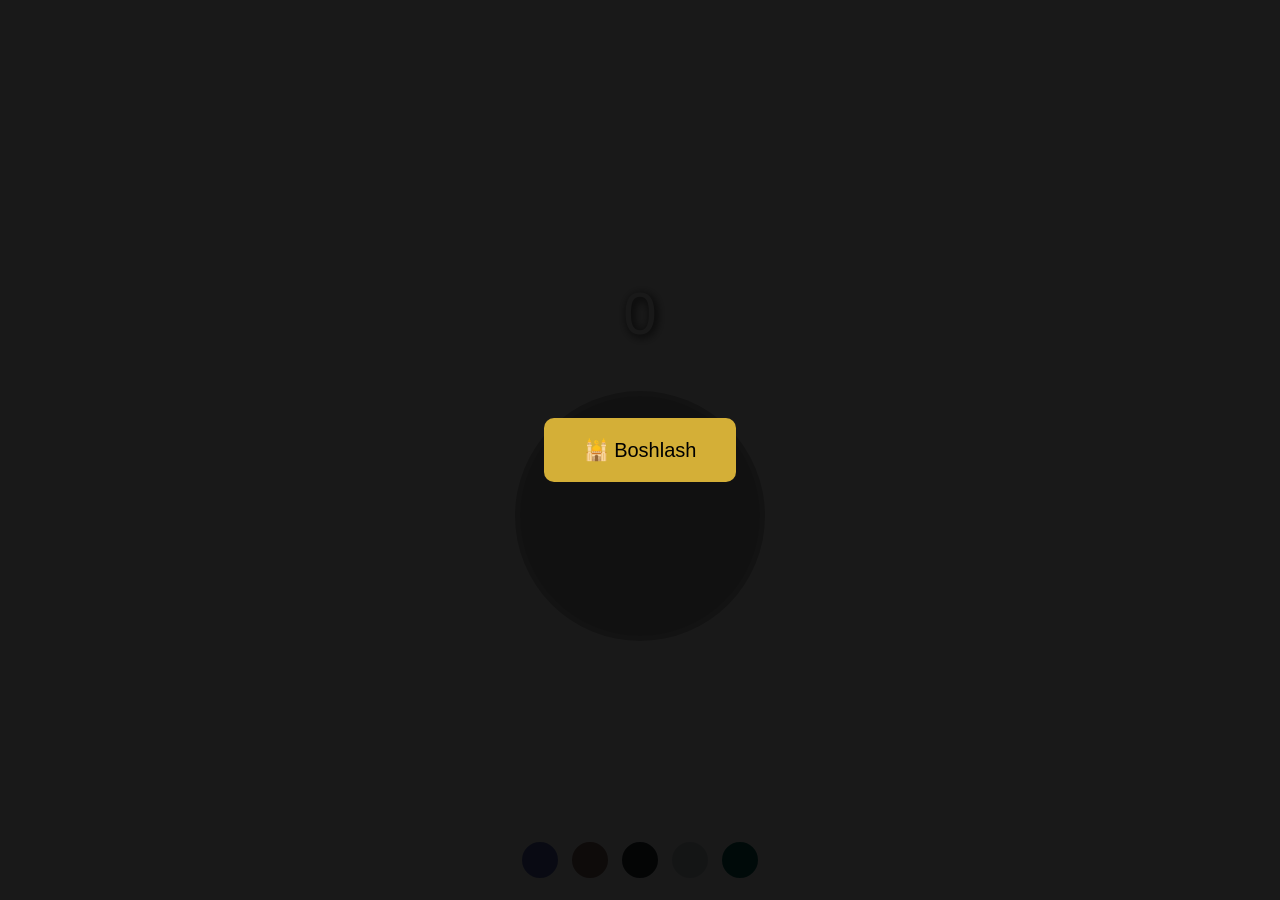
==== commit 42e59f72: "Update index.html" ====
--- a/index.html
+++ b/index.html
@@ -2,194 +2,83 @@
 <html lang="uz">
 <head>
     <meta charset="UTF-8">
-    <meta name="viewport" content="width=device-width, initial-scale=1.0, maximum-scale=1.0, user-scalable=no, viewport-fit=cover">
-    <title>Dynamic Qibla Compass</title>
+    <meta name="viewport" content="width=device-width, initial-scale=1.0, maximum-scale=1.0, user-scalable=no">
+    <title>Premium Zikirmatik</title>
     <script src="https://telegram.org/js/telegram-web-app.js"></script>
     <style>
-        :root {
-            --bg-dark: #070a13;
-            --gold-metallic: linear-gradient(135deg, #ffe082 0%, #d4af37 50%, #aa7c11 100%);
-            --gold-solid: #d4af37;
-            --emerald-neon: #00f5d4;
-            --glass-panel: rgba(255, 255, 255, 0.02);
-            --border-glow: 0 0 20px rgba(212, 175, 55, 0.1);
-        }
-        body {
-            margin: 0; padding: env(safe-area-inset-top) 20px env(safe-area-inset-bottom) 20px;
-            background-color: var(--bg-dark); color: #ffffff;
-            font-family: -apple-system, BlinkMacSystemFont, "Segoe UI", Roboto, sans-serif;
-            display: flex; flex-direction: column; align-items: center; justify-content: space-between;
-            height: 100vh; box-sizing: border-box; overflow: hidden; user-select: none;
-        }
-        .phone-frame {
-            position: absolute; top: 10px; bottom: 10px; left: 10px; right: 10px;
-            border: 2px solid rgba(212, 175, 55, 0.15); border-radius: 40px;
-            pointer-events: none; z-index: 100; box-shadow: inset 0 0 30px rgba(0,0,0,0.8);
-        }
-        .header { text-align: center; margin-top: 40px; z-index: 10; }
-        .header h1 {
-            font-size: 24px; font-weight: 800; letter-spacing: 2px; margin: 0 0 8px 0;
-            background: var(--gold-metallic); -webkit-background-clip: text; -webkit-text-fill-color: transparent;
-        }
-        .header p { font-size: 12px; color: #64748b; margin: 0; }
-        .compass-container { position: relative; width: 320px; height: 320px; display: flex; align-items: center; justify-content: center; }
-        .top-selector {
-            position: absolute; top: -10px; left: 50%; transform: translateX(-50%);
-            width: 0; height: 0; border-left: 10px solid transparent; border-right: 10px solid transparent; border-top: 15px solid var(--gold-solid);
-            z-index: 50; filter: drop-shadow(0 0 5px var(--gold-solid));
-        }
-        .outer-ring {
-            width: 300px; height: 300px; border-radius: 50%; border: 1px solid rgba(212, 175, 55, 0.2); position: absolute;
-            box-shadow: var(--border-glow), inset 0 0 40px rgba(0,0,0,0.9);
-            background: radial-gradient(circle, rgba(13,18,35,0.2) 0%, rgba(7,10,19,1) 100%);
-        }
-        .compass-disc { width: 270px; height: 270px; border-radius: 50%; position: relative; will-change: transform; border: 1px solid rgba(255, 255, 255, 0.05); }
-        .compass-disc::before {
-            content: ''; position: absolute; top: 0; left: 0; right: 0; bottom: 0; border-radius: 50%;
-            background: repeating-conic-gradient(from 0deg, rgba(255,255,255,0.1) 0deg 1deg, transparent 1deg 10deg);
-            -webkit-mask: radial-gradient(circle, transparent 92%, black 93%); mask: radial-gradient(circle, transparent 92%, black 93%);
-        }
-        .direction { position: absolute; font-weight: 800; font-size: 18px; color: #475569; transform: translateX(-50%); }
-        .dir-n { top: 15px; left: 50%; color: #ff4757; } .dir-e { top: 50%; right: 15px; transform: translateY(-50%); }
-        .dir-s { bottom: 15px; left: 50%; } .dir-w { top: 50%; left: 30px; transform: translateY(-50%); }
-        .qibla-pointer { position: absolute; top: 0; left: 0; right: 0; bottom: 0; transition: transform 0.5s ease; }
-        .kaaba-box { position: absolute; top: -20px; left: 50%; transform: translateX(-50%); font-size: 32px; filter: drop-shadow(0 0 10px var(--gold-solid)); z-index: 40; }
-        .luxury-line { position: absolute; top: 20px; left: 50%; width: 2px; height: 115px; background: linear-gradient(to bottom, var(--gold-solid), transparent); transform: translateX(-50%); }
-        .digital-core {
-            position: absolute; width: 110px; height: 110px; background: #090d16; border-radius: 50%; display: flex; flex-direction: column; align-items: center; justify-content: center;
-            border: 2px solid rgba(212, 175, 55, 0.3); box-shadow: 0 10px 30px rgba(0,0,0,0.8); z-index: 60;
-        }
-        .dig-num { font-size: 28px; font-weight: 900; color: #ffffff; }
-        .dig-lbl { font-size: 10px; color: var(--gold-solid); letter-spacing: 2px; text-transform: uppercase; margin-top: 2px; }
-        .status-panel {
-            width: 90%; background: var(--glass-panel); border: 1px solid rgba(212, 175, 55, 0.1); backdrop-filter: blur(20px);
-            border-radius: 24px; padding: 18px; margin-bottom: 40px; text-align: center; z-index: 10;
-        }
-        .panel-title { font-size: 12px; color: #64748b; margin-bottom: 6px; }
-        .panel-value { font-size: 15px; font-weight: 700; color: #ffffff; transition: all 0.3s ease; }
-        .perfect-match { color: var(--emerald-neon) !important; animation: goldGlow 1.5s infinite ease-in-out; }
-        @keyframes goldGlow { 0% { filter: drop-shadow(0 0 5px var(--emerald-neon)); } 50% { filter: drop-shadow(0 0 20px var(--emerald-neon)); } 100% { filter: drop-shadow(0 0 5px var(--emerald-neon)); } }
+        body, html { margin: 0; padding: 0; height: 100%; font-family: sans-serif; overflow: hidden; }
+        #app { width: 100%; height: 100%; display: flex; flex-direction: column; align-items: center; justify-content: center; background-size: cover; background-position: center; transition: 0.5s; }
+        
+        /* Boshlash ekrani */
+        #start-screen { position: absolute; top:0; left:0; width:100%; height:100%; background:rgba(0,0,0,0.9); display:flex; flex-direction:column; align-items:center; justify-content:center; z-index:100; }
+        .btn-start { padding: 20px 40px; font-size: 20px; background: #d4af37; border: none; border-radius: 10px; cursor: pointer; }
+
+        /* Zikirmatik dizayni */
+        .counter { font-size: 60px; color: white; text-shadow: 2px 2px 10px #000; margin-top: 20px; }
+        .tap-zone { width: 250px; height: 250px; cursor: pointer; margin-top: 20px; border-radius: 50%; outline: none; border: 5px solid rgba(255,255,255,0.2); background: rgba(0,0,0,0.3); }
+        
+        /* Mavzular (Themes) */
+        .theme-1 { background-image: url('URL_RASM_1'); }
+        .theme-2 { background-image: url('URL_RASM_2'); }
+        .theme-3 { background-image: url('URL_RASM_3'); }
+        .theme-4 { background-image: url('URL_RASM_4'); }
+        .theme-5 { background-image: url('URL_RASM_5'); }
+
+        .theme-selector { position: absolute; bottom: 20px; display: flex; gap: 10px; }
+        .theme-btn { width: 40px; height: 40px; border-radius: 50%; cursor: pointer; border: 2px solid white; }
     </style>
 </head>
-<body>
-    <div class="phone-frame"></div>
-    
-    <audio id="successAudio" src="https://assets.mixkit.co/active_storage/sfx/2869/2869-preview.mp3" preload="auto"></audio>
-
-    <div class="header">
-        <h1>QIBLA COMPASS</h1>
-        <p id="locationText">Аниқланмоқда...</p>
+<body class="theme-1">
+    <div id="start-screen">
+        <button class="btn-start" onclick="startApp()">🕌 Boshlash</button>
     </div>
 
-    <div class="compass-container">
-        <div class="top-selector"></div>
-        <div class="outer-ring"></div>
-        
-        <div class="digital-core">
-            <span class="dig-num" id="liveDegree">0°</span>
-            <span class="dig-lbl">Qibla</span>
-        </div>
-        
-        <div class="compass-disc" id="mainDisc">
-            <div class="direction dir-n">N</div>
-            <div class="direction dir-e">E</div>
-            <div class="direction dir-s">S</div>
-            <div class="direction dir-w">W</div>
-            
-            <div class="qibla-pointer" id="qiblaPointer" style="transform: rotate(0deg);">
-                <div class="kaaba-box" id="kaabaBox">🕋</div>
-                <div class="luxury-line"></div>
-            </div>
+    <div id="app">
+        <div class="counter" id="count">0</div>
+        <div id="zikr-name" style="color:white; font-size: 20px;">Alhamdulillah</div>
+        <button class="tap-zone" onclick="tapTasbeh()"></button>
+
+        <div class="theme-selector">
+            <button class="theme-btn" style="background:#5c6bc0" onclick="setTheme(1)"></button>
+            <button class="theme-btn" style="background:#8d6e63" onclick="setTheme(2)"></button>
+            <button class="theme-btn" style="background:#263238" onclick="setTheme(3)"></button>
+            <button class="theme-btn" style="background:#cfd8dc" onclick="setTheme(4)"></button>
+            <button class="theme-btn" style="background:#00695c" onclick="setTheme(5)"></button>
         </div>
     </div>
 
-    <div class="status-panel">
-        <div class="panel-title">Қурилма йўналиши</div>
-        <div class="panel-value" id="statusText">Телефонни секин буринг</div>
-    </div>
+    <audio id="bgMusic" loop src="URL_FON_MUSIQASI.mp3"></audio>
+    <audio id="soundEffect"></audio>
 
     <script>
         const tg = window.Telegram.WebApp;
-        tg.ready();
         tg.expand();
+        let count = 0, zikrIdx = 0;
+        const zikrs = ["Subhanalloh", "Alhamdulillah", "Astagfirulloh"];
 
-        const mainDisc = document.getElementById('mainDisc');
-        const liveDegree = document.getElementById('liveDegree');
-        const statusText = document.getElementById('statusText');
-        const kaabaBox = document.getElementById('kaabaBox');
-        const qiblaPointer = document.getElementById('qiblaPointer');
-        const locationText = document.getElementById('locationText');
-        const successAudio = document.getElementById('successAudio');
-
-        // URL'дан бот юборган динамик градусни олиш
-        const urlParams = new URLSearchParams(window.location.search);
-        let TARGET_QIBLA = 240; // Default
-        
-        if (urlParams.has('qibla')) {
-            TARGET_QIBLA = parseFloat(urlParams.get('qibla'));
-            locationText.innerText = `Мақсад: ${TARGET_QIBLA.toFixed(1)}°`;
+        function startApp() {
+            document.getElementById('start-screen').style.display = 'none';
+            const bg = document.getElementById('bgMusic');
+            bg.volume = 0.08;
+            bg.play();
         }
 
-        qiblaPointer.style.transform = `rotate(${TARGET_QIBLA}deg)`;
-        
-        let currentHeading = 0;
-        const kFilteringFactor = 0.04; 
-        let lastVibeTime = 0;
-        let isMatched = false; // Рингтон бир марта чалинишини назорат қилиш учун
-
-        if (window.DeviceOrientationEvent) {
-            window.addEventListener('deviceorientationabsolute', onOrientationChange, true);
-            window.addEventListener('deviceorientation', onOrientationChange, true);
-        } else {
-            statusText.innerText = "Датчик топилмади.";
+        function tapTasbeh() {
+            count++;
+            if(count > 33) { count = 1; zikrIdx = (zikrIdx + 1) % zikrs.length; }
+            document.getElementById('count').innerText = count;
+            document.getElementById('zikr-name').innerText = zikrs[zikrIdx];
+            
+            // Vibratsiya
+            tg.HapticFeedback.impactOccurred('light');
+            
+            // Ovoz ijrosi
+            const audio = document.getElementById('soundEffect');
+            audio.src = `sounds/${zikrs[zikrIdx]}.mp3`; // Ovoz fayllari papkasi
+            audio.play();
         }
 
-        function onOrientationChange(event) {
-            let rawHeading = event.alpha;
-            if (event.webkitCompassHeading) { rawHeading = event.webkitCompassHeading; }
-
-            if (rawHeading !== null && rawHeading !== undefined) {
-                let diffHeading = rawHeading - currentHeading;
-                if (diffHeading > 180) currentHeading += 360;
-                else if (diffHeading < -180) currentHeading -= 360;
-
-                currentHeading = currentHeading + kFilteringFactor * (rawHeading - currentHeading);
-                let finalHeading = (currentHeading + 360) % 360;
-                let displayHeading = Math.round(finalHeading);
-
-                liveDegree.innerText = `${displayHeading}°`;
-                mainDisc.style.transform = `rotate(${-finalHeading}deg)`;
-
-                let diff = Math.abs(displayHeading - TARGET_QIBLA);
-
-                if (diff <= 2 || diff >= 358) {
-                    // Йўналиш топилди!
-                    statusText.innerText = "ЯХШИ! ТЎХТАНГ, ҚИБЛА ТОПИЛДИ!";
-                    statusText.classList.add('perfect-match');
-                    kaabaBox.classList.add('perfect-match');
-                    
-                    if (!isMatched) {
-                        // Топилган заҳоти мусиқани чалиш ва виброблокни ишлатиш
-                        isMatched = true;
-                        successAudio.currentTime = 0;
-                        successAudio.play().catch(e => console.log("Audio autoplay blocked"));
-                        
-                        if (tg.HapticFeedback) {
-                            tg.HapticFeedback.notificationOccurred('success');
-                        } else if (navigator.vibrate) {
-                            navigator.vibrate([100, 50, 100]); // Uzun-qisqa-uzun vibratsiya
-                        }
-                    }
-                } else {
-                    // Йўналишдан чиқиб кетса
-                    isMatched = false;
-                    statusText.innerText = "Қиблани топиш учун телефонни буринг";
-                    statusText.classList.remove('perfect-match');
-                    statusText.style.color = "#ffffff";
-                    kaabaBox.classList.remove('perfect-match');
-                }
-            }
-        }
+        function setTheme(id) { document.body.className = `theme-${id}`; }
     </script>
 </body>
 </html>
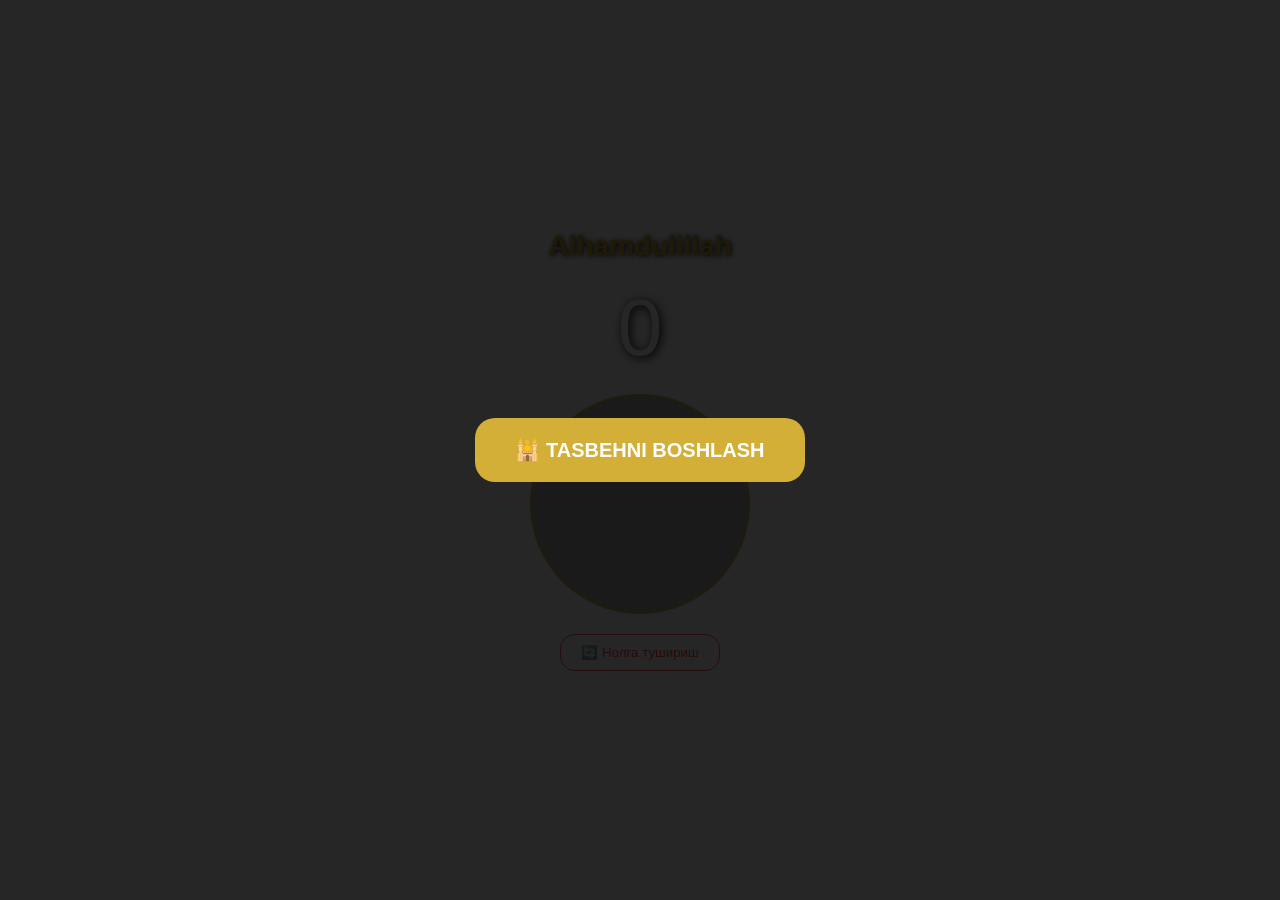
==== commit 72c823aa: "Update index.html" ====
--- a/index.html
+++ b/index.html
@@ -3,51 +3,39 @@
 <head>
     <meta charset="UTF-8">
     <meta name="viewport" content="width=device-width, initial-scale=1.0, maximum-scale=1.0, user-scalable=no">
-    <title>Premium Zikirmatik</title>
+    <title>Premium Tasbeh</title>
     <script src="https://telegram.org/js/telegram-web-app.js"></script>
     <style>
-        body, html { margin: 0; padding: 0; height: 100%; font-family: sans-serif; overflow: hidden; }
-        #app { width: 100%; height: 100%; display: flex; flex-direction: column; align-items: center; justify-content: center; background-size: cover; background-position: center; transition: 0.5s; }
+        body, html { margin: 0; padding: 0; height: 100%; font-family: 'Segoe UI', sans-serif; overflow: hidden; }
         
-        /* Boshlash ekrani */
-        #start-screen { position: absolute; top:0; left:0; width:100%; height:100%; background:rgba(0,0,0,0.9); display:flex; flex-direction:column; align-items:center; justify-content:center; z-index:100; }
-        .btn-start { padding: 20px 40px; font-size: 20px; background: #d4af37; border: none; border-radius: 10px; cursor: pointer; }
+        /* Битта асосий дизайн */
+        .theme-default { 
+            background: url('URL_RASM_MANZILI') center/cover no-repeat; 
+            display: flex; flex-direction: column; align-items: center; justify-content: center; height: 100vh;
+        }
+        
+        #start-screen { position: absolute; top:0; left:0; width:100%; height:100%; background:rgba(0,0,0,0.85); display:flex; flex-direction:column; align-items:center; justify-content:center; z-index:100; }
+        .btn-start { padding: 20px 40px; font-size: 20px; background: #d4af37; border: none; border-radius: 20px; cursor: pointer; color: white; font-weight: bold; }
 
-        /* Zikirmatik dizayni */
-        .counter { font-size: 60px; color: white; text-shadow: 2px 2px 10px #000; margin-top: 20px; }
-        .tap-zone { width: 250px; height: 250px; cursor: pointer; margin-top: 20px; border-radius: 50%; outline: none; border: 5px solid rgba(255,255,255,0.2); background: rgba(0,0,0,0.3); }
-        
-        /* Mavzular (Themes) */
-        .theme-1 { background-image: url('URL_RASM_1'); }
-        .theme-2 { background-image: url('URL_RASM_2'); }
-        .theme-3 { background-image: url('URL_RASM_3'); }
-        .theme-4 { background-image: url('URL_RASM_4'); }
-        .theme-5 { background-image: url('URL_RASM_5'); }
-
-        .theme-selector { position: absolute; bottom: 20px; display: flex; gap: 10px; }
-        .theme-btn { width: 40px; height: 40px; border-radius: 50%; cursor: pointer; border: 2px solid white; }
+        .counter { font-size: 80px; color: white; text-shadow: 2px 2px 10px #000; margin-top: 10px; }
+        .zikr-text { color: #d4af37; font-size: 28px; font-weight: bold; text-shadow: 1px 1px 5px #000; margin-bottom: 10px; }
+        .tap-zone { width: 220px; height: 220px; cursor: pointer; border-radius: 50%; border: 4px solid rgba(212, 175, 55, 0.5); background: rgba(0,0,0,0.3); margin: 20px; transition: 0.2s; }
+        .tap-zone:active { transform: scale(0.95); }
+        .btn-reset { color: #ff4757; background: none; border: 1px solid #ff4757; padding: 10px 20px; border-radius: 15px; cursor: pointer; }
     </style>
 </head>
-<body class="theme-1">
+<body class="theme-default">
     <div id="start-screen">
-        <button class="btn-start" onclick="startApp()">🕌 Boshlash</button>
+        <button class="btn-start" onclick="startApp()">🕌 TASBEHNI BOSHLASH</button>
     </div>
 
-    <div id="app">
-        <div class="counter" id="count">0</div>
-        <div id="zikr-name" style="color:white; font-size: 20px;">Alhamdulillah</div>
-        <button class="tap-zone" onclick="tapTasbeh()"></button>
+    <div class="zikr-text" id="zikr-name">Alhamdulillah</div>
+    <div class="counter" id="count">0</div>
+    <button class="tap-zone" onclick="tapTasbeh()"></button>
+    <button class="btn-reset" onclick="resetCount()">🔄 Нолга тушириш</button>
 
-        <div class="theme-selector">
-            <button class="theme-btn" style="background:#5c6bc0" onclick="setTheme(1)"></button>
-            <button class="theme-btn" style="background:#8d6e63" onclick="setTheme(2)"></button>
-            <button class="theme-btn" style="background:#263238" onclick="setTheme(3)"></button>
-            <button class="theme-btn" style="background:#cfd8dc" onclick="setTheme(4)"></button>
-            <button class="theme-btn" style="background:#00695c" onclick="setTheme(5)"></button>
-        </div>
-    </div>
-
-    <audio id="bgMusic" loop src="URL_FON_MUSIQASI.mp3"></audio>
+    <audio id="welcomeSound" src="sounds/xush_kelibsiz.mp3"></audio>
+    <audio id="bgMusic" loop src="sounds/fon_musiqa.mp3"></audio>
     <audio id="soundEffect"></audio>
 
     <script>
@@ -57,10 +45,13 @@
         const zikrs = ["Subhanalloh", "Alhamdulillah", "Astagfirulloh"];
 
         function startApp() {
+            document.getElementById('welcomeSound').play();
+            document.getElementById('welcomeSound').onended = () => {
+                const bg = document.getElementById('bgMusic');
+                bg.volume = 0.08;
+                bg.play();
+            };
             document.getElementById('start-screen').style.display = 'none';
-            const bg = document.getElementById('bgMusic');
-            bg.volume = 0.08;
-            bg.play();
         }
 
         function tapTasbeh() {
@@ -69,16 +60,18 @@
             document.getElementById('count').innerText = count;
             document.getElementById('zikr-name').innerText = zikrs[zikrIdx];
             
-            // Vibratsiya
-            tg.HapticFeedback.impactOccurred('light');
+            tg.HapticFeedback.impactOccurred('medium');
             
-            // Ovoz ijrosi
             const audio = document.getElementById('soundEffect');
-            audio.src = `sounds/${zikrs[zikrIdx]}.mp3`; // Ovoz fayllari papkasi
+            audio.src = `sounds/${zikrs[zikrIdx]}.mp3`;
             audio.play();
         }
 
-        function setTheme(id) { document.body.className = `theme-${id}`; }
+        function resetCount() {
+            count = 0;
+            document.getElementById('count').innerText = count;
+            tg.HapticFeedback.notificationOccurred('warning');
+        }
     </script>
 </body>
 </html>
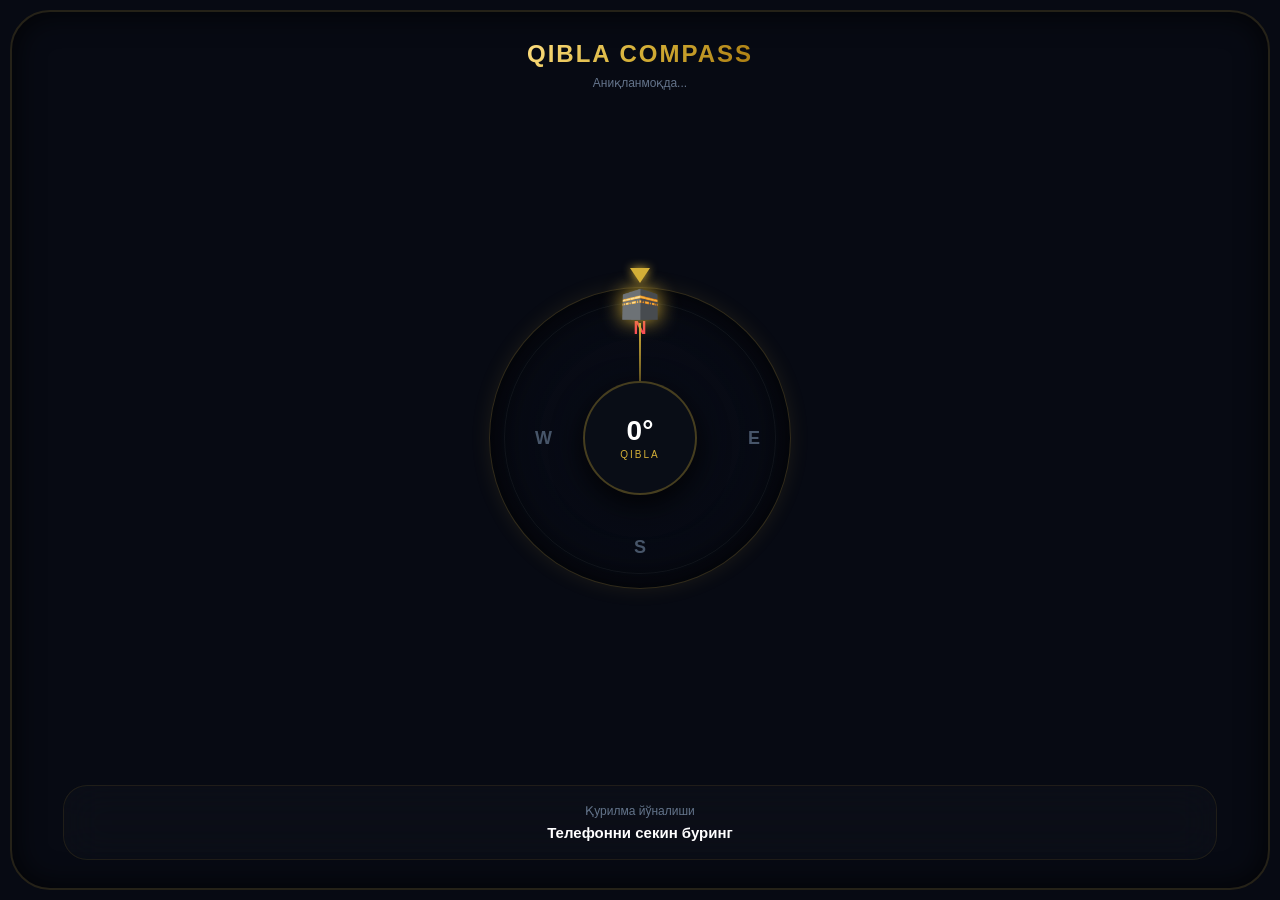
==== commit c2d5b0ea: "Create index.html" ====
--- a/index.html
+++ b/index.html
@@ -2,75 +2,193 @@
 <html lang="uz">
 <head>
     <meta charset="UTF-8">
-    <meta name="viewport" content="width=device-width, initial-scale=1.0, maximum-scale=1.0, user-scalable=no">
-    <title>Premium Tasbeh</title>
+    <meta name="viewport" content="width=device-width, initial-scale=1.0, maximum-scale=1.0, user-scalable=no, viewport-fit=cover">
+    <title>Dynamic Qibla Compass</title>
     <script src="https://telegram.org/js/telegram-web-app.js"></script>
     <style>
-        body, html { margin: 0; padding: 0; height: 100%; font-family: 'Segoe UI', sans-serif; overflow: hidden; }
-        
-        /* Битта асосий дизайн */
-        .theme-default { 
-            background: url('URL_RASM_MANZILI') center/cover no-repeat; 
-            display: flex; flex-direction: column; align-items: center; justify-content: center; height: 100vh;
+        :root {
+            --bg-dark: #070a13;
+            --gold-metallic: linear-gradient(135deg, #ffe082 0%, #d4af37 50%, #aa7c11 100%);
+            --gold-solid: #d4af37;
+            --emerald-neon: #00f5d4;
+            --glass-panel: rgba(255, 255, 255, 0.02);
+            --border-glow: 0 0 20px rgba(212, 175, 55, 0.1);
         }
-        
-        #start-screen { position: absolute; top:0; left:0; width:100%; height:100%; background:rgba(0,0,0,0.85); display:flex; flex-direction:column; align-items:center; justify-content:center; z-index:100; }
-        .btn-start { padding: 20px 40px; font-size: 20px; background: #d4af37; border: none; border-radius: 20px; cursor: pointer; color: white; font-weight: bold; }
-
-        .counter { font-size: 80px; color: white; text-shadow: 2px 2px 10px #000; margin-top: 10px; }
-        .zikr-text { color: #d4af37; font-size: 28px; font-weight: bold; text-shadow: 1px 1px 5px #000; margin-bottom: 10px; }
-        .tap-zone { width: 220px; height: 220px; cursor: pointer; border-radius: 50%; border: 4px solid rgba(212, 175, 55, 0.5); background: rgba(0,0,0,0.3); margin: 20px; transition: 0.2s; }
-        .tap-zone:active { transform: scale(0.95); }
-        .btn-reset { color: #ff4757; background: none; border: 1px solid #ff4757; padding: 10px 20px; border-radius: 15px; cursor: pointer; }
+        body {
+            margin: 0; padding: env(safe-area-inset-top) 20px env(safe-area-inset-bottom) 20px;
+            background-color: var(--bg-dark); color: #ffffff;
+            font-family: -apple-system, BlinkMacSystemFont, "Segoe UI", Roboto, sans-serif;
+            display: flex; flex-direction: column; align-items: center; justify-content: space-between;
+            height: 100vh; box-sizing: border-box; overflow: hidden; user-select: none;
+        }
+        .phone-frame {
+            position: absolute; top: 10px; bottom: 10px; left: 10px; right: 10px;
+            border: 2px solid rgba(212, 175, 55, 0.15); border-radius: 40px;
+            pointer-events: none; z-index: 100; box-shadow: inset 0 0 30px rgba(0,0,0,0.8);
+        }
+        .header { text-align: center; margin-top: 40px; z-index: 10; }
+        .header h1 {
+            font-size: 24px; font-weight: 800; letter-spacing: 2px; margin: 0 0 8px 0;
+            background: var(--gold-metallic); -webkit-background-clip: text; -webkit-text-fill-color: transparent;
+        }
+        .header p { font-size: 12px; color: #64748b; margin: 0; }
+        .compass-container { position: relative; width: 320px; height: 320px; display: flex; align-items: center; justify-content: center; }
+        .top-selector {
+            position: absolute; top: -10px; left: 50%; transform: translateX(-50%);
+            width: 0; height: 0; border-left: 10px solid transparent; border-right: 10px solid transparent; border-top: 15px solid var(--gold-solid);
+            z-index: 50; filter: drop-shadow(0 0 5px var(--gold-solid));
+        }
+        .outer-ring {
+            width: 300px; height: 300px; border-radius: 50%; border: 1px solid rgba(212, 175, 55, 0.2); position: absolute;
+            box-shadow: var(--border-glow), inset 0 0 40px rgba(0,0,0,0.9);
+            background: radial-gradient(circle, rgba(13,18,35,0.2) 0%, rgba(7,10,19,1) 100%);
+        }
+        .compass-disc { width: 270px; height: 270px; border-radius: 50%; position: relative; will-change: transform; border: 1px solid rgba(255, 255, 255, 0.05); }
+        .compass-disc::before {
+            content: ''; position: absolute; top: 0; left: 0; right: 0; bottom: 0; border-radius: 50%;
+            background: repeating-conic-gradient(from 0deg, rgba(255,255,255,0.1) 0deg 1deg, transparent 1deg 10deg);
+            -webkit-mask: radial-gradient(circle, transparent 92%, black 93%); mask: radial-gradient(circle, transparent 92%, black 93%);
+        }
+        .direction { position: absolute; font-weight: 800; font-size: 18px; color: #475569; transform: translateX(-50%); }
+        .dir-n { top: 15px; left: 50%; color: #ff4757; } .dir-e { top: 50%; right: 15px; transform: translateY(-50%); }
+        .dir-s { bottom: 15px; left: 50%; } .dir-w { top: 50%; left: 30px; transform: translateY(-50%); }
+        .qibla-pointer { position: absolute; top: 0; left: 0; right: 0; bottom: 0; transition: transform 0.5s ease; }
+        .kaaba-box { position: absolute; top: -20px; left: 50%; transform: translateX(-50%); font-size: 32px; filter: drop-shadow(0 0 10px var(--gold-solid)); z-index: 40; }
+        .luxury-line { position: absolute; top: 20px; left: 50%; width: 2px; height: 115px; background: linear-gradient(to bottom, var(--gold-solid), transparent); transform: translateX(-50%); }
+        .digital-core {
+            position: absolute; width: 110px; height: 110px; background: #090d16; border-radius: 50%; display: flex; flex-direction: column; align-items: center; justify-content: center;
+            border: 2px solid rgba(212, 175, 55, 0.3); box-shadow: 0 10px 30px rgba(0,0,0,0.8); z-index: 60;
+        }
+        .dig-num { font-size: 28px; font-weight: 900; color: #ffffff; }
+        .dig-lbl { font-size: 10px; color: var(--gold-solid); letter-spacing: 2px; text-transform: uppercase; margin-top: 2px; }
+        .status-panel {
+            width: 90%; background: var(--glass-panel); border: 1px solid rgba(212, 175, 55, 0.1); backdrop-filter: blur(20px);
+            border-radius: 24px; padding: 18px; margin-bottom: 40px; text-align: center; z-index: 10;
+        }
+        .panel-title { font-size: 12px; color: #64748b; margin-bottom: 6px; }
+        .panel-value { font-size: 15px; font-weight: 700; color: #ffffff; transition: all 0.3s ease; }
+        .perfect-match { color: var(--emerald-neon) !important; animation: goldGlow 1.5s infinite ease-in-out; }
+        @keyframes goldGlow { 0% { filter: drop-shadow(0 0 5px var(--emerald-neon)); } 50% { filter: drop-shadow(0 0 20px var(--emerald-neon)); } 100% { filter: drop-shadow(0 0 5px var(--emerald-neon)); } }
     </style>
 </head>
-<body class="theme-default">
-    <div id="start-screen">
-        <button class="btn-start" onclick="startApp()">🕌 TASBEHNI BOSHLASH</button>
+<body>
+    <div class="phone-frame"></div>
+    
+    <audio id="successAudio" src="https://assets.mixkit.co/active_storage/sfx/2869/2869-preview.mp3" preload="auto"></audio>
+
+    <div class="header">
+        <h1>QIBLA COMPASS</h1>
+        <p id="locationText">Аниқланмоқда...</p>
     </div>
 
-    <div class="zikr-text" id="zikr-name">Alhamdulillah</div>
-    <div class="counter" id="count">0</div>
-    <button class="tap-zone" onclick="tapTasbeh()"></button>
-    <button class="btn-reset" onclick="resetCount()">🔄 Нолга тушириш</button>
+    <div class="compass-container">
+        <div class="top-selector"></div>
+        <div class="outer-ring"></div>
+        
+        <div class="digital-core">
+            <span class="dig-num" id="liveDegree">0°</span>
+            <span class="dig-lbl">Qibla</span>
+        </div>
+        
+        <div class="compass-disc" id="mainDisc">
+            <div class="direction dir-n">N</div>
+            <div class="direction dir-e">E</div>
+            <div class="direction dir-s">S</div>
+            <div class="direction dir-w">W</div>
+            
+            <div class="qibla-pointer" id="qiblaPointer" style="transform: rotate(0deg);">
+                <div class="kaaba-box" id="kaabaBox">🕋</div>
+                <div class="luxury-line"></div>
+            </div>
+        </div>
+    </div>
 
-    <audio id="welcomeSound" src="sounds/xush_kelibsiz.mp3"></audio>
-    <audio id="bgMusic" loop src="sounds/fon_musiqa.mp3"></audio>
-    <audio id="soundEffect"></audio>
+    <div class="status-panel">
+        <div class="panel-title">Қурилма йўналиши</div>
+        <div class="panel-value" id="statusText">Телефонни секин буринг</div>
+    </div>
 
     <script>
         const tg = window.Telegram.WebApp;
+        tg.ready();
         tg.expand();
-        let count = 0, zikrIdx = 0;
-        const zikrs = ["Subhanalloh", "Alhamdulillah", "Astagfirulloh"];
 
-        function startApp() {
-            document.getElementById('welcomeSound').play();
-            document.getElementById('welcomeSound').onended = () => {
-                const bg = document.getElementById('bgMusic');
-                bg.volume = 0.08;
-                bg.play();
-            };
-            document.getElementById('start-screen').style.display = 'none';
+        const mainDisc = document.getElementById('mainDisc');
+        const liveDegree = document.getElementById('liveDegree');
+        const statusText = document.getElementById('statusText');
+        const kaabaBox = document.getElementById('kaabaBox');
+        const qiblaPointer = document.getElementById('qiblaPointer');
+        const locationText = document.getElementById('locationText');
+        const successAudio = document.getElementById('successAudio');
+
+        // URL'дан бот юборган динамик градусни олиш
+        const urlParams = new URLSearchParams(window.location.search);
+        let TARGET_QIBLA = 240; // Default
+        
+        if (urlParams.has('qibla')) {
+            TARGET_QIBLA = parseFloat(urlParams.get('qibla'));
+            locationText.innerText = `Мақсад: ${TARGET_QIBLA.toFixed(1)}°`;
         }
 
-        function tapTasbeh() {
-            count++;
-            if(count > 33) { count = 1; zikrIdx = (zikrIdx + 1) % zikrs.length; }
-            document.getElementById('count').innerText = count;
-            document.getElementById('zikr-name').innerText = zikrs[zikrIdx];
-            
-            tg.HapticFeedback.impactOccurred('medium');
-            
-            const audio = document.getElementById('soundEffect');
-            audio.src = `sounds/${zikrs[zikrIdx]}.mp3`;
-            audio.play();
+        qiblaPointer.style.transform = `rotate(${TARGET_QIBLA}deg)`;
+        
+        let currentHeading = 0;
+        const kFilteringFactor = 0.04; 
+        let lastVibeTime = 0;
+        let isMatched = false; // Рингтон бир марта чалинишини назорат қилиш учун
+
+        if (window.DeviceOrientationEvent) {
+            window.addEventListener('deviceorientationabsolute', onOrientationChange, true);
+            window.addEventListener('deviceorientation', onOrientationChange, true);
+        } else {
+            statusText.innerText = "Датчик топилмади.";
         }
 
-        function resetCount() {
-            count = 0;
-            document.getElementById('count').innerText = count;
-            tg.HapticFeedback.notificationOccurred('warning');
+        function onOrientationChange(event) {
+            let rawHeading = event.alpha;
+            if (event.webkitCompassHeading) { rawHeading = event.webkitCompassHeading; }
+
+            if (rawHeading !== null && rawHeading !== undefined) {
+                let diffHeading = rawHeading - currentHeading;
+                if (diffHeading > 180) currentHeading += 360;
+                else if (diffHeading < -180) currentHeading -= 360;
+
+                currentHeading = currentHeading + kFilteringFactor * (rawHeading - currentHeading);
+                let finalHeading = (currentHeading + 360) % 360;
+                let displayHeading = Math.round(finalHeading);
+
+                liveDegree.innerText = `${displayHeading}°`;
+                mainDisc.style.transform = `rotate(${-finalHeading}deg)`;
+
+                let diff = Math.abs(displayHeading - TARGET_QIBLA);
+
+                if (diff <= 2 || diff >= 358) {
+                    // Йўналиш топилди!
+                    statusText.innerText = "ЯХШИ! ТЎХТАНГ, ҚИБЛА ТОПИЛДИ!";
+                    statusText.classList.add('perfect-match');
+                    kaabaBox.classList.add('perfect-match');
+                    
+                    if (!isMatched) {
+                        // Топилган заҳоти мусиқани чалиш ва виброблокни ишлатиш
+                        isMatched = true;
+                        successAudio.currentTime = 0;
+                        successAudio.play().catch(e => console.log("Audio autoplay blocked"));
+                        
+                        if (tg.HapticFeedback) {
+                            tg.HapticFeedback.notificationOccurred('success');
+                        } else if (navigator.vibrate) {
+                            navigator.vibrate([100, 50, 100]); // Uzun-qisqa-uzun vibratsiya
+                        }
+                    }
+                } else {
+                    // Йўналишдан чиқиб кетса
+                    isMatched = false;
+                    statusText.innerText = "Қиблани топиш учун телефонни буринг";
+                    statusText.classList.remove('perfect-match');
+                    statusText.style.color = "#ffffff";
+                    kaabaBox.classList.remove('perfect-match');
+                }
+            }
         }
     </script>
 </body>
